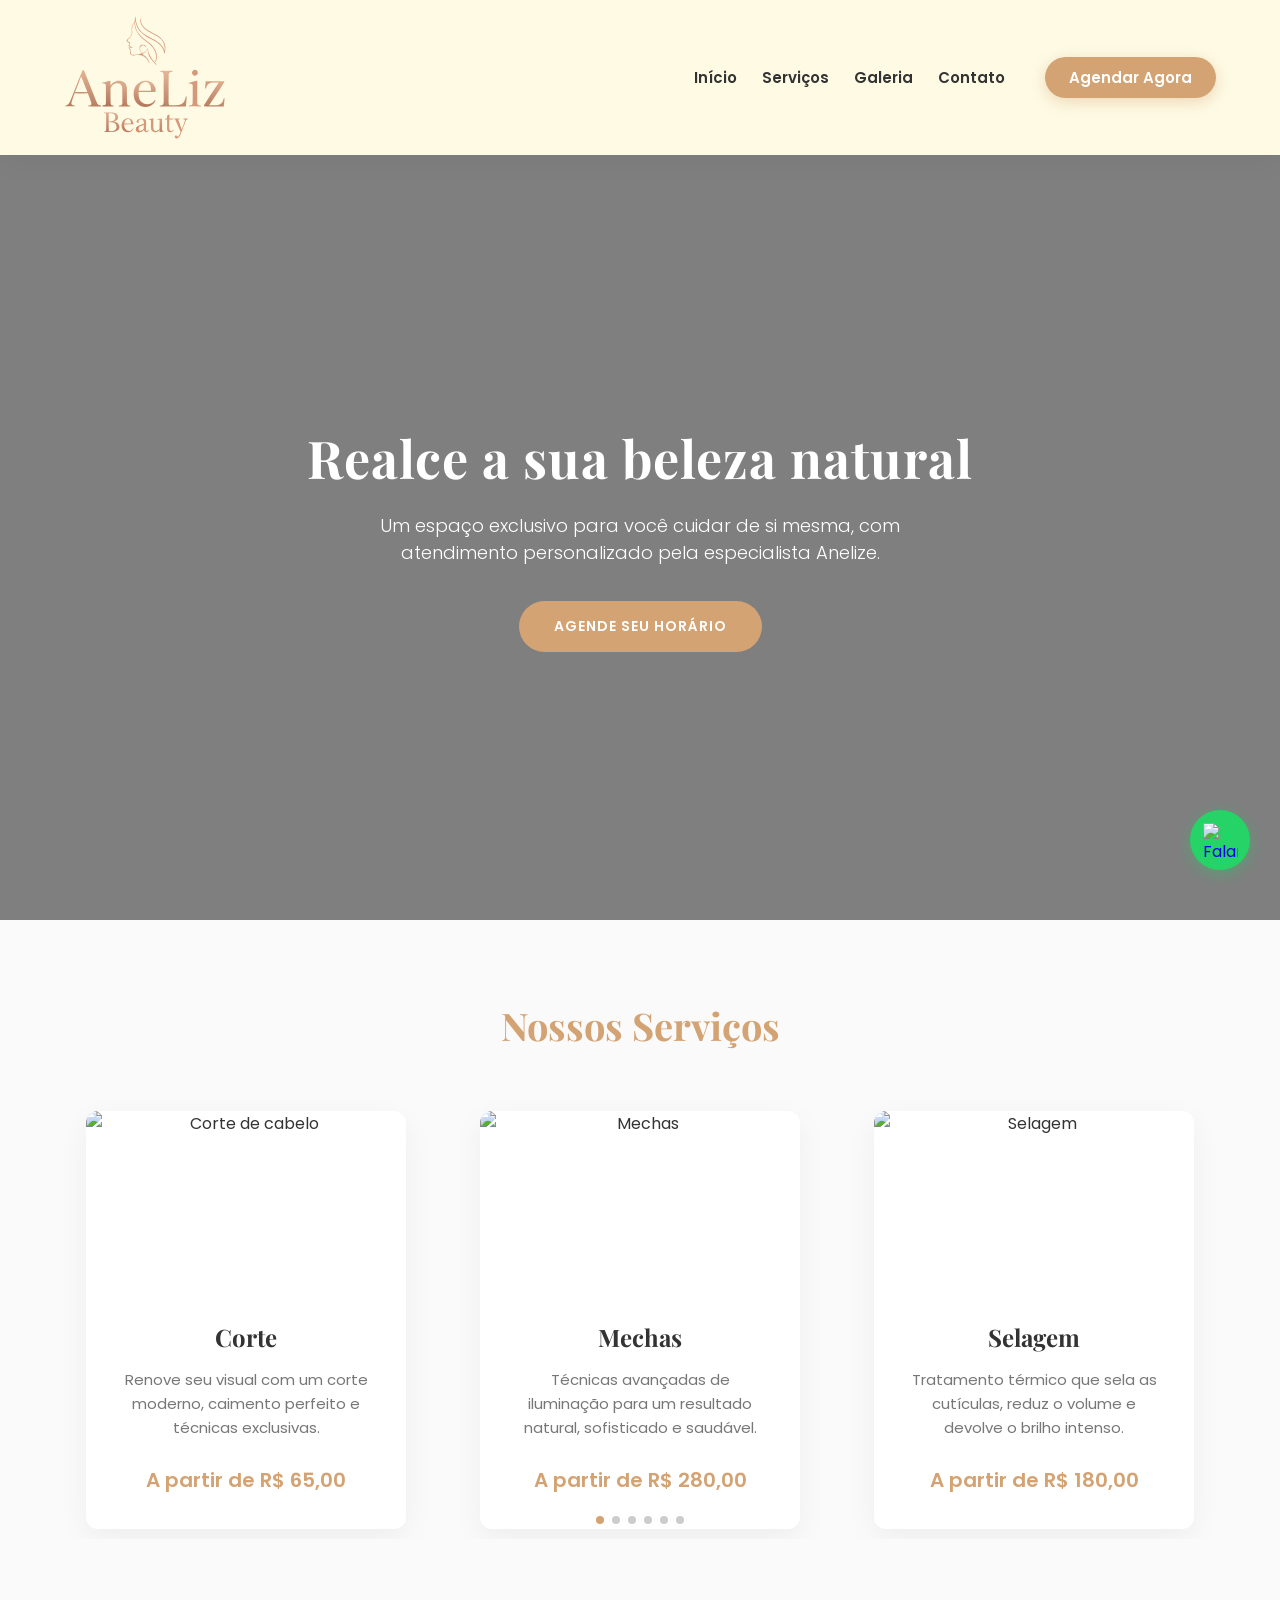
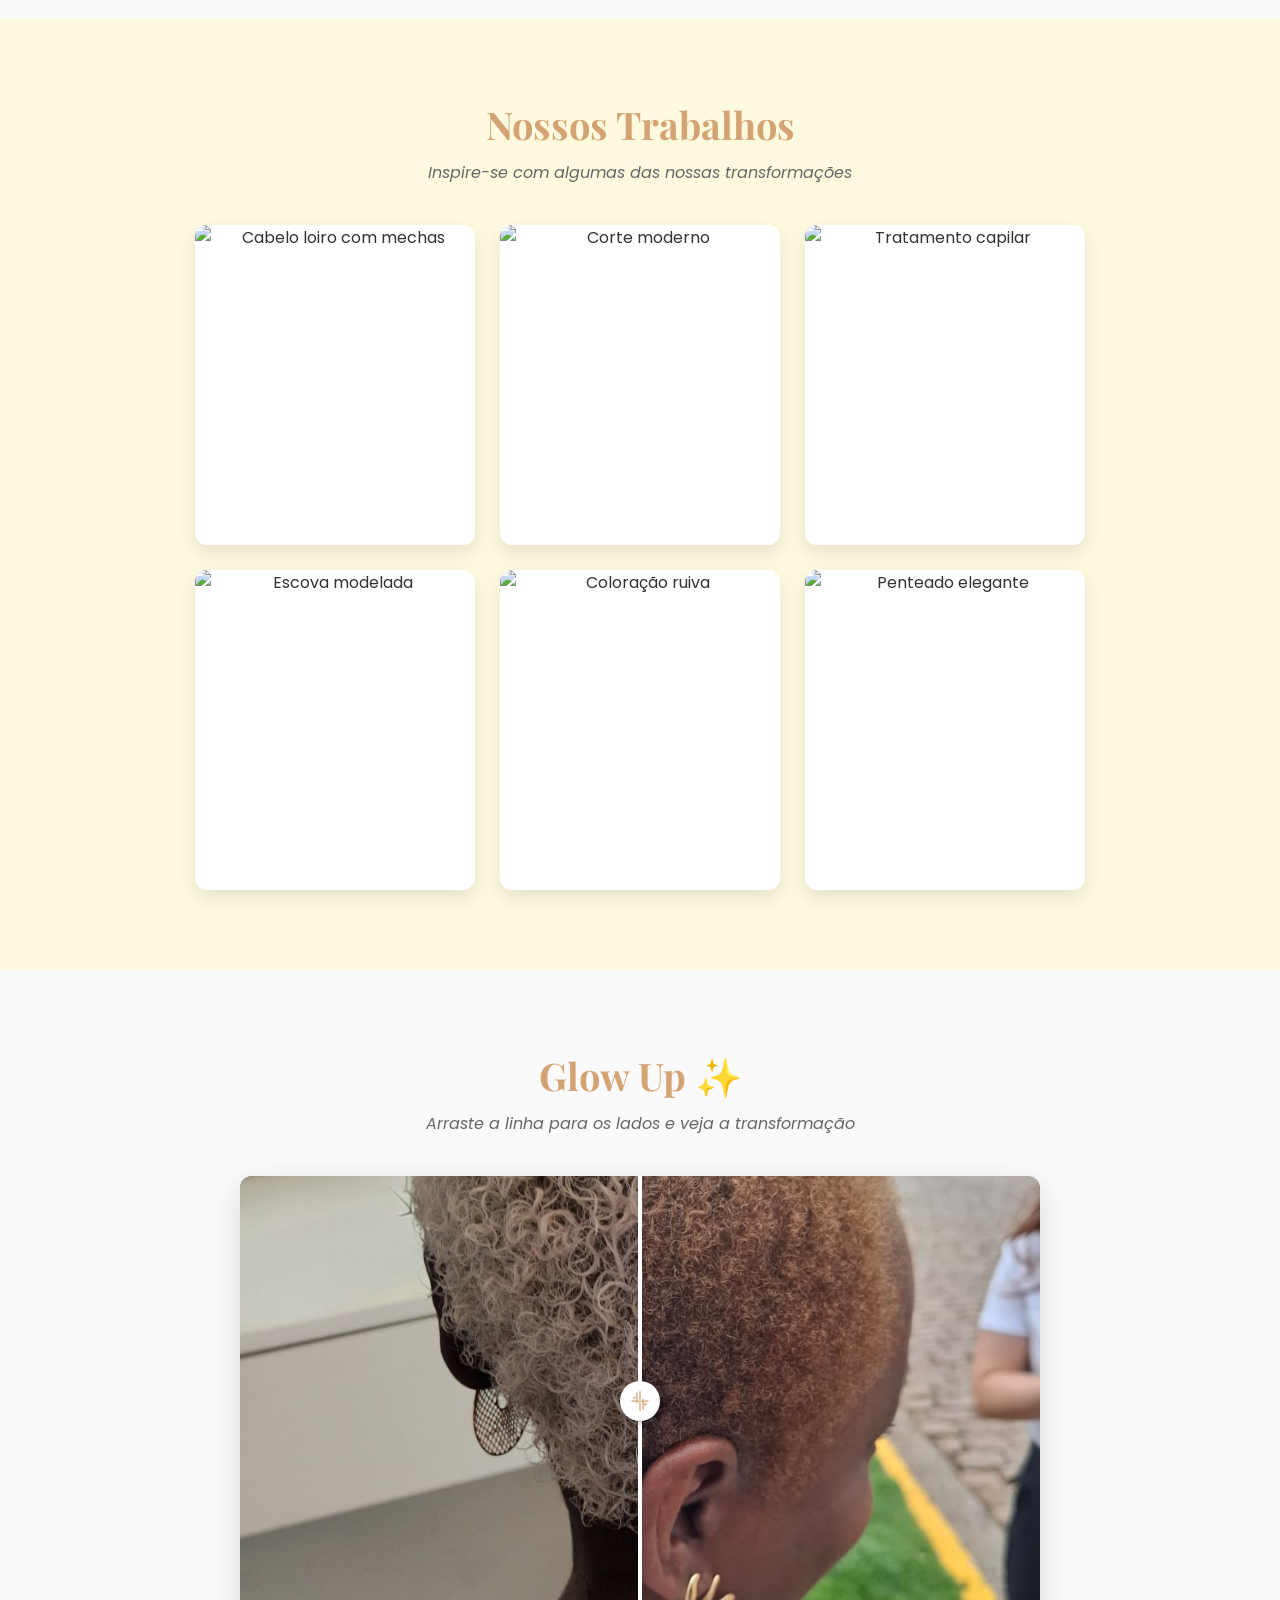
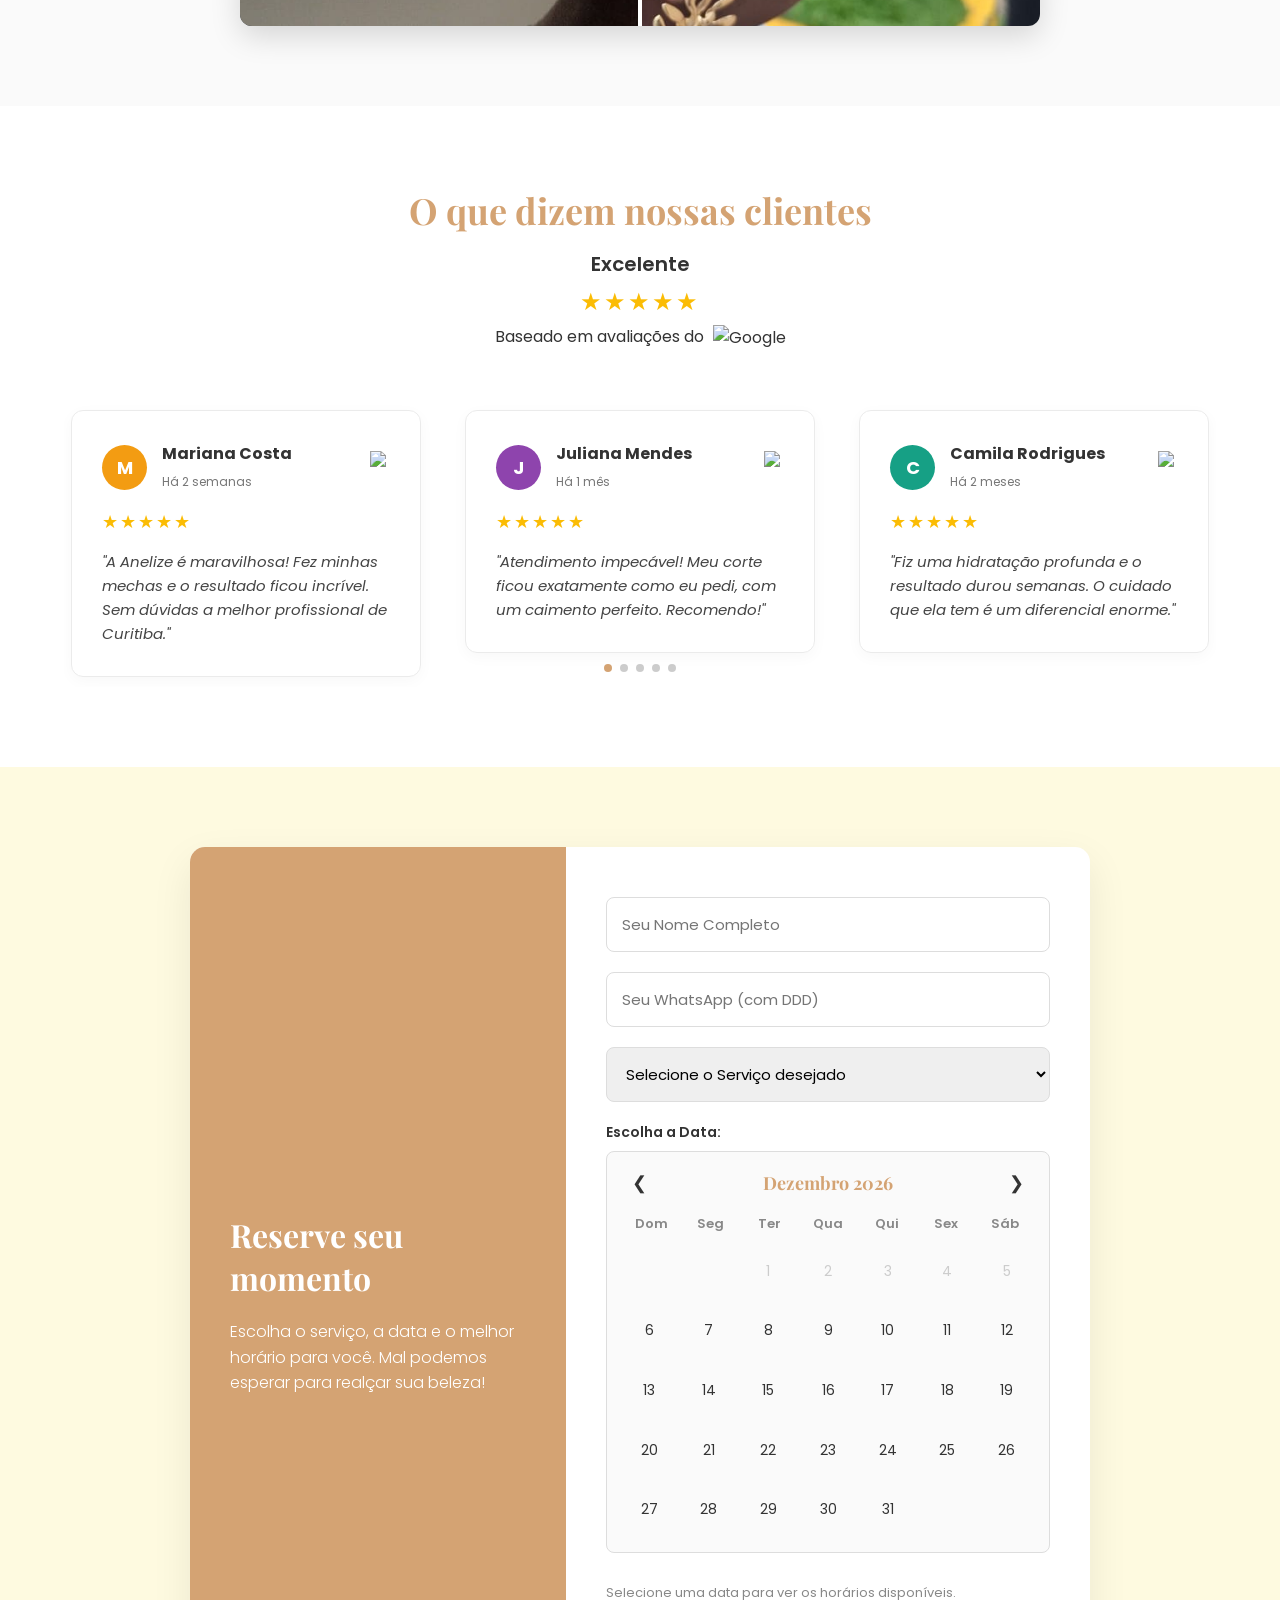
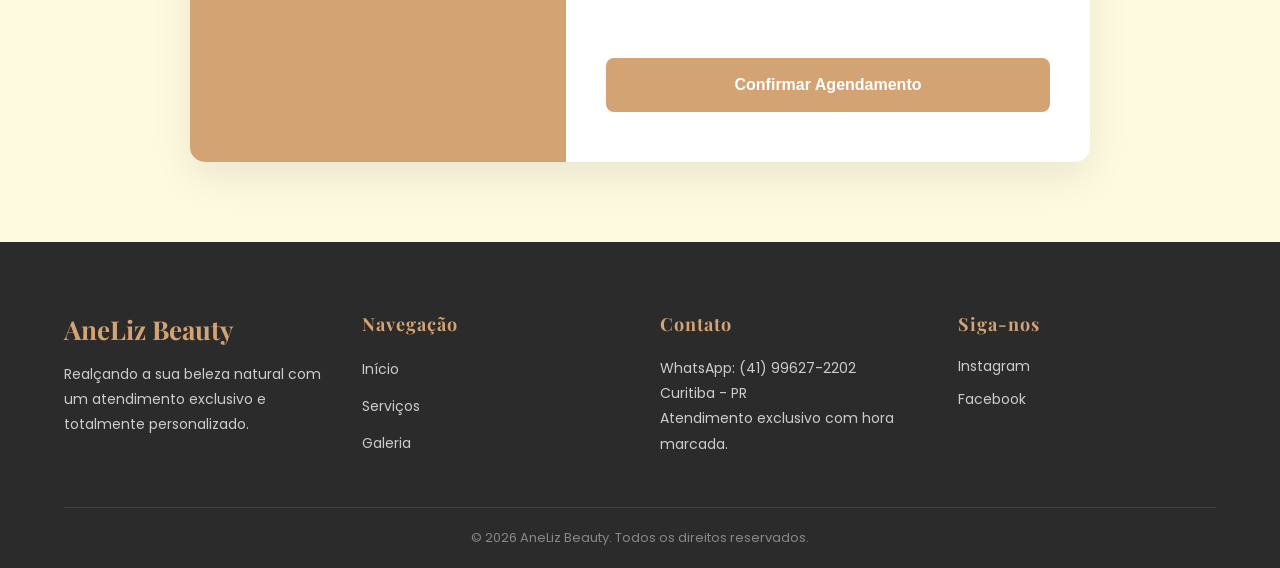
==== frontend/index.html @ d0665ab7 "V1" ====
<!DOCTYPE html>
<html lang="pt-BR">
<head>
    <meta charset="UTF-8">
    <meta name="viewport" content="width=device-width, initial-scale=1.0">
    <title>AneLiz Beauty | Salão de Beleza</title>
    <link rel="stylesheet" href="style.css">
    <link href="https://fonts.googleapis.com/css2?family=Playfair+Display:ital,wght@0,400;0,700;1,400&family=Poppins:wght@300;400;600&display=swap" rel="stylesheet">
    <link rel="stylesheet" href="https://cdn.jsdelivr.net/npm/swiper@11/swiper-bundle.min.css" />
</head>
<body>
    <div id="toast-container" class="toast-container"></div>

    <header>
        <img src="imagens/Gemini_Generated_Image_7psefs7psefs7pse (1) (1).svg" alt="Logo AneLiz Beauty" class="logo-img">

        <div class="menu-toggle" id="mobile-menu">
            <span class="bar"></span>
            <span class="bar"></span>
            <span class="bar"></span>
        </div>

        <nav>
            <ul class="nav-list">
                <li><a href="#home">Início</a></li>
                <li><a href="#servicos">Serviços</a></li>
                <li><a href="#galeria">Galeria</a></li>
                <li><a href="#contato">Contato</a></li>
                <li><a href="#agendamento" class="btn-header">Agendar Agora</a></li>
            </ul>
        </nav>
    </header>

    <section id="home" class="hero">
        <div class="hero-content">
            <h1>Realce a sua beleza natural</h1>
            <p>Um espaço exclusivo para você cuidar de si mesma, com atendimento personalizado pela especialista Anelize.</p>
            <a href="#agendamento" class="btn-agendar">Agende seu Horário</a>
        </div>
    </section>

    <section id="servicos" class="servicos">
        <h2 class="reveal">Nossos Serviços</h2>
        
        <div class="swiper servicos-swiper reveal">
            <div class="swiper-wrapper">
                
                <div class="swiper-slide">
                    <div class="card">
                        <img src="https://images.unsplash.com/photo-1599305090598-fe179d501227?ixlib=rb-4.0.3&auto=format&fit=crop&w=500&q=80" alt="Corte de cabelo" class="card-img-top">
                        <div class="card-content">
                            <h3>Corte</h3>
                            <p>Renove seu visual com um corte moderno, caimento perfeito e técnicas exclusivas.</p>
                            <span class="preco">A partir de R$ 65,00</span>
                        </div>
                    </div>
                </div>
                
                <div class="swiper-slide">
                    <div class="card">
                        <img src="https://images.unsplash.com/photo-1617897903246-719242758050?ixlib=rb-4.0.3&auto=format&fit=crop&w=500&q=80" alt="Mechas" class="card-img-top">
                        <div class="card-content">
                            <h3>Mechas</h3>
                            <p>Técnicas avançadas de iluminação para um resultado natural, sofisticado e saudável.</p>
                            <span class="preco">A partir de R$ 280,00</span>
                        </div>
                    </div>
                </div>
                
                <div class="swiper-slide">
                    <div class="card">
                        <img src="https://images.unsplash.com/photo-1519699047748-de8e457a634e?ixlib=rb-4.0.3&auto=format&fit=crop&w=500&q=80" alt="Selagem" class="card-img-top">
                        <div class="card-content">
                            <h3>Selagem</h3>
                            <p>Tratamento térmico que sela as cutículas, reduz o volume e devolve o brilho intenso.</p>
                            <span class="preco">A partir de R$ 180,00</span>
                        </div>
                    </div>
                </div>

                <div class="swiper-slide">
                    <div class="card">
                        <img src="https://images.unsplash.com/photo-1580618672591-eb180b1a973f?ixlib=rb-4.0.3&auto=format&fit=crop&w=500&q=80" alt="Progressiva" class="card-img-top">
                        <div class="card-content">
                            <h3>Progressiva</h3>
                            <p>Fios perfeitamente lisos, alinhados e sem frizz com produtos de altíssima qualidade.</p>
                            <span class="preco">A partir de R$ 180,00</span>
                        </div>
                    </div>
                </div>

                <div class="swiper-slide">
                    <div class="card">
                        <img src="https://images.unsplash.com/photo-1562322140-8baeececf3df?ixlib=rb-4.0.3&auto=format&fit=crop&w=500&q=80" alt="Escova" class="card-img-top">
                        <div class="card-content">
                            <h3>Escova</h3>
                            <p>Finalização impecável, seja lisa ou modelada, para o seu dia a dia ou eventos especiais.</p>
                            <span class="preco">A partir de R$ 40,00</span>
                        </div>
                    </div>
                </div>

                 <div class="swiper-slide">
                    <div class="card">
                        <img src="https://images.unsplash.com/photo-1522337660859-02fbefca4702?ixlib=rb-4.0.3&auto=format&fit=crop&w=500&q=80" alt="Tintura" class="card-img-top">
                        <div class="card-content">
                            <h3>Tintura</h3>
                            <p>Cores vibrantes, cobertura perfeita dos fios brancos e proteção da fibra capilar.</p>
                            <span class="preco">A partir de R$ 90,00</span>
                        </div>
                    </div>
                </div>
                
            </div>
            <div class="swiper-pagination"></div>
        </div>
    </section>

    <section id="galeria" class="galeria">
        <h2 class="reveal">Nossos Trabalhos</h2>
        <p class="subtitulo-galeria">Inspire-se com algumas das nossas transformações</p>
        
        <div class="galeria-grid">
            <div class="galeria-item reveal delay-1">
                <img src="https://images.unsplash.com/photo-1562322140-8baeececf3df?ixlib=rb-4.0.3&auto=format&fit=crop&w=500&q=80" alt="Cabelo loiro com mechas">
            </div>
            <div class="galeria-item reveal delay-2">
                <img src="https://images.unsplash.com/photo-1600948836101-f9ffda59d250?ixlib=rb-4.0.3&auto=format&fit=crop&w=500&q=80" alt="Corte moderno">
            </div>
            <div class="galeria-item reveal delay-3">
                <img src="https://images.unsplash.com/photo-1580618672591-eb180b1a973f?ixlib=rb-4.0.3&auto=format&fit=crop&w=500&q=80" alt="Tratamento capilar">
            </div>
            <div class="galeria-item reveal delay-4">
                <img src="https://images.unsplash.com/photo-1595476108010-b4d1f102b1b1?ixlib=rb-4.0.3&auto=format&fit=crop&w=500&q=80" alt="Escova modelada">
            </div>
            <div class="galeria-item reveal delay-5">
                <img src="https://images.unsplash.com/photo-1522337660859-02fbefca4702?ixlib=rb-4.0.3&auto=format&fit=crop&w=500&q=80" alt="Coloração ruiva">
            </div>
            <div class="galeria-item reveal delay-6">
                <img src="https://images.unsplash.com/photo-1519699047748-de8e457a634e?ixlib=rb-4.0.3&auto=format&fit=crop&w=500&q=80" alt="Penteado elegante">
            </div>
        </div>
    </section>

    <section class="glow-up">
        <h2 class="reveal">Glow Up ✨</h2>
        <p class="subtitulo-galeria reveal">Arraste a linha para os lados e veja a transformação</p>
        
        <div class="comparacao-container reveal">
            <img src="imagens/WhatsApp Image 2026-02-24 at 12.23.10.jpeg" alt="Antes" class="img-antes">
            
            <div class="img-depois-wrapper">
                <img src="imagens/WhatsApp Image 2026-02-24 at 12.23.11.jpeg" alt="Depois" class="img-depois">
            </div>
            
            <input type="range" min="0" max="100" value="50" class="slider" id="glow-slider">
            
            <div class="slider-linha" id="slider-linha">
                <div class="slider-botao">
                    <svg xmlns="http://www.w3.org/2000/svg" width="20" height="20" fill="currentColor" viewBox="0 0 16 16">
                        <path fill-rule="evenodd" d="M1 8a.5.5 0 0 1 .5-.5h13a.5.5 0 0 1 0 1h-13A.5.5 0 0 1 1 8zm7-8a.5.5 0 0 1 .5.5v15a.5.5 0 0 1-1 0v-15A.5.5 0 0 1 8 0z"/>
                        <path fill-rule="evenodd" d="M2.5 4.5a.5.5 0 0 1 .707 0L5 6.293V1.5a.5.5 0 0 1 1 0v8a.5.5 0 0 1-1 0V4.707L3.207 6.5a.5.5 0 0 1-.707-.707l2-2zM13.5 11.5a.5.5 0 0 1-.707 0L11 9.707V14.5a.5.5 0 0 1-1 0v-8a.5.5 0 0 1 1 0v4.793l1.793-1.793a.5.5 0 0 1 .707.707l-2 2z"/>
                    </svg>
                </div>
            </div>
        </div>
    </section>

    <section id="avaliacoes" class="avaliacoes">
        <div class="avaliacoes-header">
            <h2 class="reveal">O que dizem nossas clientes</h2>
            <div class="google-rating">
                <span class="rating-texto">Excelente</span>
                <div class="estrelas-header">&#9733;&#9733;&#9733;&#9733;&#9733;</div>
                <p>Baseado em avaliações do <img src="https://upload.wikimedia.org/wikipedia/commons/2/2f/Google_2015_logo.svg" alt="Google" class="google-logo-texto"></p>
            </div>
        </div>

        <div class="swiper mySwiper reveal">
            <div class="swiper-wrapper">
                
                <div class="swiper-slide">
                    <div class="card-avaliacao">
                       <div class="cliente-info">
                            <div class="avatar" style="background-color: #f39c12;">M</div>
                            <div class="cliente-detalhes"><h4>Mariana Costa</h4><span class="data-avaliacao">Há 2 semanas</span></div>
                            <img src="https://upload.wikimedia.org/wikipedia/commons/c/c1/Google_%22G%22_logo.svg" class="g-icon" alt="Google">
                        </div>
                        <div class="estrelas-card">&#9733;&#9733;&#9733;&#9733;&#9733;</div>
                        <p>"A Anelize é maravilhosa! Fez minhas mechas e o resultado ficou incrível. Sem dúvidas a melhor profissional de Curitiba."</p>
                    </div>
                </div>

                <div class="swiper-slide">
                    <div class="card-avaliacao">
                        <div class="cliente-info">
                            <div class="avatar" style="background-color: #8e44ad;">J</div>
                            <div class="cliente-detalhes"><h4>Juliana Mendes</h4><span class="data-avaliacao">Há 1 mês</span></div>
                            <img src="https://upload.wikimedia.org/wikipedia/commons/c/c1/Google_%22G%22_logo.svg" class="g-icon" alt="Google">
                        </div>
                        <div class="estrelas-card">&#9733;&#9733;&#9733;&#9733;&#9733;</div>
                        <p>"Atendimento impecável! Meu corte ficou exatamente como eu pedi, com um caimento perfeito. Recomendo!"</p>
                    </div>
                </div>

                <div class="swiper-slide">
                    <div class="card-avaliacao">
                        <div class="cliente-info">
                            <div class="avatar" style="background-color: #16a085;">C</div>
                            <div class="cliente-detalhes"><h4>Camila Rodrigues</h4><span class="data-avaliacao">Há 2 meses</span></div>
                            <img src="https://upload.wikimedia.org/wikipedia/commons/c/c1/Google_%22G%22_logo.svg" class="g-icon" alt="Google">
                        </div>
                        <div class="estrelas-card">&#9733;&#9733;&#9733;&#9733;&#9733;</div>
                        <p>"Fiz uma hidratação profunda e o resultado durou semanas. O cuidado que ela tem é um diferencial enorme."</p>
                    </div>
                </div>

                <div class="swiper-slide">
                    <div class="card-avaliacao">
                        <div class="cliente-info">
                            <div class="avatar" style="background-color: #e74c3c;">P</div>
                            <div class="cliente-detalhes"><h4>Patrícia Lima</h4><span class="data-avaliacao">Há 3 semanas</span></div>
                            <img src="https://upload.wikimedia.org/wikipedia/commons/c/c1/Google_%22G%22_logo.svg" class="g-icon" alt="Google">
                        </div>
                        <div class="estrelas-card">&#9733;&#9733;&#9733;&#9733;&#9733;</div>
                        <p>"Ambiente super aconchegante e a Anelize é uma querida. Amei meu dia de beleza, saí me sentindo renovada!"</p>
                    </div>
                </div>

                <div class="swiper-slide">
                    <div class="card-avaliacao">
                        <div class="cliente-info">
                            <div class="avatar" style="background-color: #2980b9;">B</div>
                            <div class="cliente-detalhes"><h4>Bruna Souza</h4><span class="data-avaliacao">Há 4 meses</span></div>
                            <img src="https://upload.wikimedia.org/wikipedia/commons/c/c1/Google_%22G%22_logo.svg" class="g-icon" alt="Google">
                        </div>
                        <div class="estrelas-card">&#9733;&#9733;&#9733;&#9733;&#9733;</div>
                        <p>"Profissional excelente, usa produtos de altíssima qualidade. Meu loiro nunca esteve tão saudável."</p>
                    </div>
                </div>

            </div>
            <div class="swiper-pagination"></div>
        </div>
    </section>

    <a href="https://wa.me/5541996272202?text=Olá,%20Anelize!%20Gostaria%20de%20agendar%20um%20horário." class="whatsapp-btn" target="_blank" rel="noopener noreferrer">
        <img src="https://upload.wikimedia.org/wikipedia/commons/6/6b/WhatsApp.svg" alt="Falar no WhatsApp" class="wa-icon">
    </a>

    <section id="agendamento" class="agendamento">
        <div class="agendamento-container reveal">
            <div class="agendamento-info">
                <h2>Reserve seu momento</h2>
                <p>Escolha o serviço, a data e o melhor horário para você. Mal podemos esperar para realçar sua beleza!</p>
            </div>

            <form class="formulario-agendamento" id="form-agendamento">
                <div class="form-grupo">
                    <input type="text" id="nome" placeholder="Seu Nome Completo" required>
                </div>
                <div class="form-grupo">
                    <input type="tel" id="whatsapp" placeholder="Seu WhatsApp (com DDD)" required>
                </div>
                <div class="form-grupo">
                    <select id="servico" required>
                        <option value="" disabled selected>Selecione o Serviço desejado</option>
                        <option value="corte">Corte</option>
                        <option value="mechas">Mechas</option>
                        <option value="selagem">Selagem</option>
                        <option value="progressiva">Progressiva</option>
                        <option value="escova">Escova</option>
                        <option value="tintura">Tintura</option>
                    </select>
                </div>

                <div class="form-grupo">
                    <label>Escolha a Data:</label>
                    <div class="calendario-customizado">
                        <div class="calendario-header">
                            <button type="button" id="btn-prev-mes" class="btn-mes">&#10094;</button>
                            <h4 id="mes-ano-display">Mês Ano</h4>
                            <button type="button" id="btn-next-mes" class="btn-mes">&#10095;</button>
                        </div>
                        <div class="dias-semana">
                            <span>Dom</span><span>Seg</span><span>Ter</span><span>Qua</span><span>Qui</span><span>Sex</span><span>Sáb</span>
                        </div>
                        <div class="dias-grid" id="dias-grid"></div>
                    </div>
                    <input type="hidden" id="data-selecionada" required>
                </div>

                <div class="horarios-container" id="horarios-container">
                    <p class="dica-horario">Selecione uma data para ver os horários disponíveis.</p>
                    <div class="grade-horarios" id="grade-horarios"></div>
                </div>
                
                <input type="hidden" id="horario-selecionado" required>

                <button type="submit" class="btn-agendar-submit">Confirmar Agendamento</button>
            </form>
        </div>
    </section>

    <footer id="contato" class="footer">
        <div class="footer-container">
            <div class="footer-col">
                <h3 class="footer-logo">AneLiz Beauty</h3>
                <p>Realçando a sua beleza natural com um atendimento exclusivo e totalmente personalizado.</p>
            </div>
            
            <div class="footer-col">
                <h4>Navegação</h4>
                <ul>
                    <li><a href="#home">Início</a></li>
                    <li><a href="#servicos">Serviços</a></li>
                    <li><a href="#galeria">Galeria</a></li>
                </ul>
            </div>
            
            <div class="footer-col">
                <h4>Contato</h4>
                <p>WhatsApp: (41) 99627-2202</p>
                <p>Curitiba - PR</p>
                <p>Atendimento exclusivo com hora marcada.</p>
            </div>
            
            <div class="footer-col">
                <h4>Siga-nos</h4>
                <div class="social-links">
                    <a href="https://www.instagram.com/anelizepolak?igsh=OTh6eTB5amhuMGo1" target="_blank">Instagram</a>
                    <a href="#" target="_blank">Facebook</a>
                </div>
            </div>
        </div>
        
        <div class="footer-bottom">
            <p>&copy; 2026 AneLiz Beauty. Todos os direitos reservados.</p>
        </div>
    </footer>

    <script src="https://cdn.jsdelivr.net/npm/swiper@11/swiper-bundle.min.js"></script>

    <script src="script.js"></script>
</body>
</html>
---- frontend/style.css ----
html, body {
    scroll-behavior: smooth !important;
}

/* Variáveis de Cores e Fontes */
:root {
    --primary-color: #d4a373; /* Tom de dourado/rose gold */
    --bg-color: #fefae0; /* Fundo creme claro e acolhedor */
    --text-color: #333333;
    --font-title: 'Playfair Display', serif;
    --font-text: 'Poppins', sans-serif;
}

/* Reset básico */
* {
    margin: 0;
    padding: 0;
    box-sizing: border-box;
}

body {
    font-family: var(--font-text);
    color: var(--text-color);
    background-color: #ffffff;
}

/* Atualização do Cabeçalho para o Efeito Transparente */
header {
    display: flex;
    justify-content: space-between;
    align-items: center;
    padding: 15px 5%;
    /* Fundo creme com 85% de opacidade */
    background-color: rgba(254, 250, 224, 0.85); 
    /* Efeito de desfoque no fundo (vidro jateado) */
    backdrop-filter: blur(10px); 
    -webkit-backdrop-filter: blur(10px);
    box-shadow: 0 4px 30px rgba(0, 0, 0, 0.05);
    position: sticky;
    top: 0;
    z-index: 1000;
}

.logo-img {
    height: 125px; /* Ajuste este valor para deixar a logo maior ou menor */
    width: auto;
    display: block;
}

nav ul {
    list-style: none;
    display: flex;
    gap: 25px;
}

nav a {
    text-decoration: none;
    color: var(--text-color);
    font-weight: 600;
    font-size: 15px;
    transition: color 0.3s ease;
}

nav a:hover {
    color: var(--primary-color);
}

/* Estilo da Seção Principal (Hero) */
.hero {
    height: 85vh;
    /* Imagem de placeholder temporária */
    background: linear-gradient(rgba(0, 0, 0, 0.5), rgba(0, 0, 0, 0.5)), url('https://images.unsplash.com/photo-1560066984-138dadb4c035?ixlib=rb-4.0.3&auto=format&fit=crop&w=1920&q=80') center/cover;
    display: flex;
    align-items: center;
    justify-content: center;
    text-align: center;
    color: white;
    padding: 0 20px;
}

.hero h1 {
    font-family: var(--font-title);
    font-size: 52px;
    margin-bottom: 20px;
    letter-spacing: 1px;
}

.hero p {
    font-size: 18px;
    margin-bottom: 35px;
    max-width: 600px;
    margin-left: auto;
    margin-right: auto;
    font-weight: 300;
}

.btn-agendar {
    display: inline-block;
    padding: 15px 35px;
    background-color: var(--primary-color);
    color: white;
    text-decoration: none;
    font-weight: 600;
    border-radius: 30px; /* Botão arredondado mais feminino e moderno */
    transition: all 0.3s ease;
    text-transform: uppercase;
    font-size: 14px;
    letter-spacing: 1px;
}

.btn-agendar:hover {
    background-color: #b5885a;
    transform: translateY(-2px);
    box-shadow: 0 5px 15px rgba(212, 163, 115, 0.4);
}

/* Estilo da Seção de Serviços */
.servicos {
    padding: 80px 5%;
    text-align: center;
    background-color: #fafafa;
}

.servicos h2 {
    font-family: var(--font-title);
    font-size: 38px;
    margin-bottom: 50px;
    color: var(--primary-color);
}

.card {
    /* Removemos o padding geral do card */
    padding: 0; 
    /* ... mantenha as outras propriedades do .card (background, radius, shadow) aqui ... */
    background: white;
    border-radius: 12px;
    box-shadow: 0 10px 30px rgba(0,0,0,0.05);
    width: 320px;
    transition: transform 0.3s ease;
    border-bottom: 4px solid transparent;
    overflow: hidden; /* Garante que a imagem respeite as bordas arredondadas */
}

/* Nova regra para a imagem do serviço */
.card-img-top {
    width: 100%;
    height: 180px; /* Altura fixa para padronizar */
    object-fit: cover;
    display: block;
}

/* Novo container para o texto dentro do card */
.card-content {
    padding: 30px;
}

.card:hover {
    transform: translateY(-10px);
    border-bottom: 4px solid var(--primary-color);
}

.card h3 {
    font-family: var(--font-title);
    font-size: 24px;
    margin-bottom: 15px;
    color: var(--text-color);
}

.card p {
    font-size: 15px;
    color: #777;
    margin-bottom: 25px;
    line-height: 1.6;
    min-height: 50px;
}

.preco {
    display: block;
    font-weight: 600;
    color: var(--primary-color);
    font-size: 20px;
}

/* --- Estilos do Menu Responsivo --- */

.menu-toggle {
    display: none;
    cursor: pointer;
    flex-direction: column;
    gap: 5px;
}

.bar {
    width: 25px;
    height: 3px;
    background-color: var(--primary-color);
    transition: all 0.3s ease;
    border-radius: 3px;
}

/* Regras para telas menores (Celulares e Tablets) */
@media (max-width: 768px) {
    .menu-toggle {
        display: flex; /* Mostra o botão no celular */
    }

    .nav-list {
        position: absolute;
        top: 100%; /* Fica logo abaixo do header */
        left: -100%; /* Escondido fora da tela */
        flex-direction: column;
        background-color: rgba(254, 250, 224, 0.95);
        backdrop-filter: blur(10px);
        width: 100%;
        text-align: center;
        transition: all 0.4s ease;
        box-shadow: 0 10px 15px rgba(0,0,0,0.05);
        padding: 20px 0;
    }

    .nav-list.active {
        left: 0; /* Desliza para dentro da tela quando ativo */
    }

    nav ul li {
        margin: 15px 0;
    }

    /* Animação do botão hambúrguer virando um "X" */
    .menu-toggle.is-active .bar:nth-child(2) {
        opacity: 0;
    }
    .menu-toggle.is-active .bar:nth-child(1) {
        transform: translateY(8px) rotate(45deg);
    }
    .menu-toggle.is-active .bar:nth-child(3) {
        transform: translateY(-8px) rotate(-45deg);
    }
}

/* --- Estilos da Galeria --- */
.galeria {
    padding: 80px 5%;
    text-align: center;
    background-color: var(--bg-color); /* Fundo creme contínuo */
}

.galeria h2 {
    font-family: var(--font-title);
    font-size: 38px;
    color: var(--primary-color);
    margin-bottom: 10px;
}

.subtitulo-galeria {
    margin-bottom: 40px;
    color: #666;
    font-style: italic;
}

.galeria-grid {
    /* Mudamos de display: grid para display: flex */
    display: flex;
    /* Permite que os itens quebrem para a linha de baixo */
    flex-wrap: wrap;
    /* Centraliza os itens horizontalmente na linha */
    justify-content: center;
    /* Espaçamento entre os itens */
    gap: 25px;
    max-width: 1200px;
    margin: 0 auto; /* Centraliza o bloco da galeria na página */
}

.galeria-item {
    /* Define uma largura fixa para cada "cartão" de foto */
    width: 280px;
    /* Define uma altura fixa para manter o padrão */
    height: 320px;
    overflow: hidden;
    border-radius: 12px;
    box-shadow: 0 8px 20px rgba(0,0,0,0.1);
    /* Garante que o item não encolha ou estique demais */
    flex-grow: 0;
    flex-shrink: 0;
    background-color: #fff; /* Fundo branco caso a imagem demore a carregar */
}

.galeria-item img {
    width: 100%;
    height: 100%; /* A imagem ocupa toda a altura do cartão */
    object-fit: cover; /* Corta a imagem para preencher sem distorcer */
    display: block;
    transition: transform 0.5s ease;
}

/* Efeito de zoom suave e elegante */
.galeria-item:hover img {
    transform: scale(1.1);
}

/* --- Estilos do Botão WhatsApp Flutuante --- */
.whatsapp-btn {
    position: fixed;
    bottom: 30px;
    right: 30px;
    background-color: #25d366; /* Verde oficial do WhatsApp */
    width: 60px;
    height: 60px;
    border-radius: 50%;
    display: flex;
    justify-content: center;
    align-items: center;
    box-shadow: 0 4px 15px rgba(37, 211, 102, 0.4);
    z-index: 2000; /* Fica acima de tudo no site */
    transition: transform 0.3s ease, box-shadow 0.3s ease;
    animation: pulse 2s infinite; /* Efeito de pulsar */
}

.whatsapp-btn:hover {
    transform: scale(1.1) translateY(-5px);
    box-shadow: 0 6px 20px rgba(37, 211, 102, 0.6);
}

.wa-icon {
    width: 35px;
    height: 35px;
}

/* Animação de pulsação suave para chamar atenção */
@keyframes pulse {
    0% { transform: scale(1); }
    50% { transform: scale(1.05); }
    100% { transform: scale(1); }
}

/* --- Estilos do Rodapé (Footer) --- */
.footer {
    background-color: #2b2b2b; /* Fundo cinza escuro elegante */
    color: var(--bg-color); /* Usa a cor creme clara para o texto */
    padding: 70px 5% 20px;
    font-family: var(--font-text);
}

.footer-container {
    display: flex;
    flex-wrap: wrap; /* Permite que as colunas desçam no celular */
    justify-content: space-between;
    gap: 40px;
    max-width: 1200px;
    margin: 0 auto;
    border-bottom: 1px solid rgba(254, 250, 224, 0.1); /* Linha divisória sutil */
    padding-bottom: 40px;
}

.footer-col {
    flex: 1;
    min-width: 220px; /* Garante que as colunas não fiquem espremidas */
}

.footer-logo {
    font-family: var(--font-title);
    color: var(--primary-color); /* Rose Gold */
    font-size: 26px;
    margin-bottom: 15px;
}

.footer-col h4 {
    font-family: var(--font-title);
    color: var(--primary-color);
    font-size: 18px;
    margin-bottom: 20px;
    letter-spacing: 1px;
}

.footer-col p {
    font-size: 14px;
    line-height: 1.8;
    color: #cccccc; /* Cinza claro para não cansar a leitura */
}

.footer-col ul {
    list-style: none;
}

.footer-col ul li {
    margin-bottom: 12px;
}

.footer-col ul li a {
    text-decoration: none;
    color: #cccccc;
    font-size: 14px;
    transition: color 0.3s ease, padding-left 0.3s ease;
}

/* Efeito bacana: o link vai um pouquinho para a direita ao passar o mouse */
.footer-col ul li a:hover {
    color: var(--primary-color);
    padding-left: 5px; 
}

.social-links {
    display: flex;
    flex-direction: column;
    gap: 12px;
}

.social-links a {
    text-decoration: none;
    color: #cccccc;
    font-size: 14px;
    transition: color 0.3s ease;
}

.social-links a:hover {
    color: var(--primary-color);
}

.footer-bottom {
    text-align: center;
    padding-top: 20px;
    font-size: 13px;
    color: #888888;
}

/* --- Estilos do Glow Up (Antes e Depois) --- */
.glow-up {
    padding: 80px 5%;
    text-align: center;
    background-color: #fafafa;
}

.glow-up h2 {
    font-family: var(--font-title);
    font-size: 38px;
    color: var(--primary-color);
    margin-bottom: 10px;
}

.comparacao-container {
    position: relative;
    width: 100%;
    max-width: 800px; /* Tamanho máximo da foto */
    height: 450px;
    margin: 0 auto;
    border-radius: 12px;
    overflow: hidden;
    box-shadow: 0 10px 30px rgba(0,0,0,0.15);
}

/* A imagem de fundo (Antes) */
.img-antes {
    width: 100%;
    height: 100%;
    object-fit: cover;
    display: block;
}

/* O container da imagem da frente (Depois) */
.img-depois-wrapper {
    position: absolute;
    top: 0;
    left: 0;
    width: 50%; /* Começa na metade */
    height: 100%;
    overflow: hidden;
}

.img-depois {
    width: 800px; /* Deve ter a mesma largura máxima do container pai */
    height: 100%;
    object-fit: cover;
    display: block;
}

/* O input invisível que faz a mágica acontecer */
.slider {
    position: absolute;
    top: 0;
    left: 0;
    width: 100%;
    height: 100%;
    opacity: 0; /* Invisível, mas clicável */
    cursor: ew-resize; /* Cursor de arrastar para os lados */
    z-index: 10;
}

/* A linha visual que divide as fotos */
.slider-linha {
    position: absolute;
    top: 0;
    left: 50%; /* Começa no meio */
    width: 4px;
    height: 100%;
    background-color: white;
    transform: translateX(-50%);
    pointer-events: none; /* Ignora o clique, repassa para o input invisível */
    z-index: 5;
    box-shadow: 0 0 10px rgba(0,0,0,0.3);
}

/* A bolinha no meio da linha */
.slider-botao {
    position: absolute;
    top: 50%;
    left: 50%;
    transform: translate(-50%, -50%);
    width: 40px;
    height: 40px;
    background-color: white;
    border-radius: 50%;
    display: flex;
    justify-content: center;
    align-items: center;
    color: var(--primary-color);
    box-shadow: 0 2px 6px rgba(0,0,0,0.3);
}

/* --- Estilos do Formulário de Agendamento --- */
.agendamento {
    padding: 80px 5%;
    background-color: var(--bg-color);
}

.agendamento-container {
    max-width: 900px;
    margin: 0 auto;
    background: white;
    border-radius: 15px;
    box-shadow: 0 15px 40px rgba(0,0,0,0.08);
    display: flex;
    overflow: hidden;
    flex-wrap: wrap;
}

.agendamento-info {
    flex: 1;
    min-width: 300px;
    background-color: var(--primary-color);
    color: white;
    padding: 50px 40px;
    display: flex;
    flex-direction: column;
    justify-content: center;
}

.agendamento-info h2 {
    font-family: var(--font-title);
    font-size: 32px;
    margin-bottom: 20px;
}

.agendamento-info p {
    font-size: 16px;
    line-height: 1.6;
    font-weight: 300;
}

.formulario-agendamento {
    flex: 1.5;
    min-width: 300px;
    padding: 50px 40px;
    display: flex;
    flex-direction: column;
    gap: 20px;
}

.form-grupo input,
.form-grupo select {
    width: 100%;
    padding: 15px;
    border: 1px solid #ddd;
    border-radius: 8px;
    font-family: var(--font-text);
    font-size: 15px;
    outline: none;
    transition: border-color 0.3s ease;
}

.form-grupo input:focus,
.form-grupo select:focus {
    border-color: var(--primary-color);
}

.form-grupo label {
    display: block;
    margin-bottom: 8px;
    font-weight: 600;
    color: var(--text-color);
    font-size: 14px;
}

/* Estilo da Grade de Horários */
.horarios-container {
    margin-top: 10px;
}

.dica-horario {
    font-size: 13px;
    color: #888;
    margin-bottom: 15px;
}

.grade-horarios {
    display: flex;
    flex-wrap: wrap;
    gap: 10px;
}

.btn-horario {
    padding: 10px 15px;
    border: 1px solid var(--primary-color);
    background: white;
    color: var(--primary-color);
    border-radius: 6px;
    cursor: pointer;
    font-weight: 600;
    transition: all 0.2s ease;
}

.btn-horario:hover {
    background: #fdf5ef;
}

.btn-horario.selecionado {
    background: var(--primary-color);
    color: white;
}

.btn-agendar-submit {
    margin-top: 20px;
    padding: 18px;
    background-color: var(--primary-color);
    color: white;
    border: none;
    border-radius: 8px;
    font-size: 16px;
    font-weight: 600;
    cursor: pointer;
    transition: background-color 0.3s ease;
}

.btn-agendar-submit:hover {
    background-color: #b5885a;
}

/* --- Estilos do Calendário Customizado --- */
.calendario-customizado {
    border: 1px solid #ddd;
    border-radius: 8px;
    padding: 15px;
    background-color: #fafafa;
}

.calendario-header {
    display: flex;
    justify-content: space-between;
    align-items: center;
    margin-bottom: 15px;
}

.calendario-header h4 {
    font-family: var(--font-title);
    color: var(--primary-color);
    font-size: 18px;
    margin: 0;
}

.btn-mes {
    background: none;
    border: none;
    font-size: 18px;
    color: var(--text-color);
    cursor: pointer;
    padding: 5px 10px;
    transition: color 0.2s;
}

.btn-mes:hover {
    color: var(--primary-color);
}

.dias-semana {
    display: grid;
    grid-template-columns: repeat(7, 1fr);
    text-align: center;
    font-weight: 600;
    font-size: 13px;
    color: #888;
    margin-bottom: 10px;
}

.dias-grid {
    display: grid;
    grid-template-columns: repeat(7, 1fr);
    gap: 5px;
}

.dia-cal {
    aspect-ratio: 1; /* Mantém os dias quadradinhos */
    display: flex;
    justify-content: center;
    align-items: center;
    font-size: 14px;
    border-radius: 6px;
    cursor: pointer;
    transition: all 0.2s ease;
    color: var(--text-color);
}

.dia-cal:hover:not(.vazio):not(.passado) {
    background-color: #fdf5ef;
    color: var(--primary-color);
}

.dia-cal.selecionado {
    background-color: var(--primary-color);
    color: white;
    font-weight: bold;
}

.dia-cal.vazio {
    cursor: default;
}

.dia-cal.passado {
    color: #ccc;
    cursor: not-allowed;
}

/* --- Notificações Customizadas (Toasts) --- */
.toast-container {
    position: fixed;
    top: 20px;
    right: 20px;
    z-index: 9999;
    display: flex;
    flex-direction: column;
    gap: 15px;
}

.toast {
    min-width: 280px;
    padding: 16px 24px;
    border-radius: 8px;
    color: white;
    font-size: 15px;
    font-weight: 500;
    box-shadow: 0 10px 30px rgba(0,0,0,0.15);
    display: flex;
    align-items: center;
    justify-content: space-between;
    animation: slideInRight 0.4s cubic-bezier(0.175, 0.885, 0.32, 1.275) forwards;
    font-family: var(--font-text);
}

.toast.sucesso {
    background-color: var(--primary-color); /* Nosso Rose Gold */
    border-left: 5px solid #b5885a;
}

.toast.erro {
    background-color: #333333; /* Chumbo escuro para erro, chique e legível */
    border-left: 5px solid #e74c3c;
}

/* Animações de entrada e saída */
@keyframes slideInRight {
    from { transform: translateX(120%); opacity: 0; }
    to { transform: translateX(0); opacity: 1; }
}

@keyframes fadeOutRight {
    from { transform: translateX(0); opacity: 1; }
    to { transform: translateX(120%); opacity: 0; }
}

/* --- Estilos da Seção de Avaliações --- */
.avaliacoes {
    padding: 80px 5%;
    background-color: #ffffff; /* Fundo branco para contrastar com as outras seções */
    text-align: center;
}

.avaliacoes-header h2 {
    font-family: var(--font-title);
    font-size: 36px;
    color: var(--primary-color);
    margin-bottom: 15px;
}

.google-rating {
    margin-bottom: 50px;
    display: flex;
    flex-direction: column;
    align-items: center;
    gap: 5px;
}

.rating-texto {
    font-size: 20px;
    font-weight: 600;
    color: var(--text-color);
}

.estrelas-header, .estrelas-card {
    color: #fbbc04; /* Amarelo oficial do Google */
    font-size: 24px;
    letter-spacing: 2px;
}

.google-logo-texto {
    height: 22px;
    vertical-align: middle;
    margin-left: 5px;
}

.avaliacoes-grid {
    display: flex;
    flex-wrap: wrap;
    justify-content: center;
    gap: 30px;
    max-width: 1200px;
    margin: 0 auto;
}

.card-avaliacao {
    background: #fff;
    border: 1px solid #ebebeb;
    border-radius: 12px;
    padding: 30px;
    width: 100%;
    max-width: 350px;
    text-align: left;
    box-shadow: 0 4px 15px rgba(0,0,0,0.03);
    transition: transform 0.3s ease, box-shadow 0.3s ease;
    margin: 10px auto;
}

.card-avaliacao:hover {
    transform: translateY(-5px);
    box-shadow: 0 8px 25px rgba(0,0,0,0.08);
}

.cliente-info {
    display: flex;
    align-items: center;
    margin-bottom: 15px;
    position: relative;
}

.avatar {
    width: 45px;
    height: 45px;
    border-radius: 50%;
    display: flex;
    justify-content: center;
    align-items: center;
    color: white;
    font-weight: bold;
    font-size: 18px;
    margin-right: 15px;
}

.cliente-detalhes h4 {
    font-size: 16px;
    color: var(--text-color);
    margin: 0 0 2px 0;
}

.data-avaliacao {
    font-size: 12px;
    color: #777;
}

.g-icon {
    width: 20px;
    height: 20px;
    position: absolute;
    right: 0;
    top: 10px;
}

.estrelas-card {
    font-size: 18px;
    margin-bottom: 15px;
}

.card-avaliacao p {
    font-size: 15px;
    line-height: 1.6;
    color: #444;
    font-style: italic;
}

/* --- Estilos do Swiper (Carrossel de Avaliações) --- */
.swiper {
    width: 100%;
    max-width: 1200px; /* Garante que não fique esticado demais em telas gigantes */
    margin: 0 auto;
    padding: 20px 0 50px 0; /* Espaço para as sombras e bolinhas */
    overflow: hidden !important;
}

.swiper-wrapper {
    align-items: stretch; /* Força todos os cards a terem a mesma altura */
}

/* --- Correção Final do Swiper --- */
.swiper-slide {
    height: auto;
    display: flex;
    justify-content: center;
    /* SEM nenhuma regra de width aqui, deixa o Swiper JS decidir! */
}

/* Cor das bolinhas de navegação (paginação) */
.swiper-pagination-bullet-active {
    background-color: var(--primary-color) !important;
}

/* Estilo do botão de horário "Em Disputa" (Agora é clicável!) */
.btn-horario.concorrido {
    background-color: #fdf2e9; 
    color: #e67e22; 
    border-color: #f8c471;
    cursor: pointer; /* Permite o clique */
    font-size: 13px;
    transition: all 0.3s ease;
}

.btn-horario.concorrido:hover {
    background-color: #e67e22;
    color: white;
}

.btn-horario.concorrido.selecionado {
    background-color: #d35400; /* Laranja mais escuro quando selecionado */
    color: white;
    border-color: #d35400;
}

/* Estilo do botão de horário "Confirmado/Reservado" */
.btn-horario.confirmado {
    background-color: #f5f5f5;
    color: #999999;
    border-color: #e0e0e0;
    cursor: not-allowed;
    text-decoration: line-through; /* Risco no texto */
    font-size: 13px;
    opacity: 0.7;
}

/* Estilo para dias fechados no calendário */
.dia-cal.fechado {
    color: #ff9999; /* Vermelho claro para indicar que não dá pra clicar */
    cursor: not-allowed;
    background-color: #fffafa;
}

/* --- Novo Botão no Cabeçalho --- */
.btn-header {
    background-color: var(--primary-color) !important;
    color: white !important;
    padding: 10px 24px;
    border-radius: 30px;
    font-weight: 600;
    transition: all 0.3s ease;
    box-shadow: 0 4px 15px rgba(212, 163, 115, 0.4);
    margin-left: 15px; /* Dá um espacinho dos outros links */
}

.btn-header:hover {
    background-color: #b5885a !important;
    transform: translateY(-2px);
    box-shadow: 0 6px 20px rgba(212, 163, 115, 0.6);
}

/* Ajuste para o botão não ficar estranho no menu do celular */
@media (max-width: 768px) {
    .btn-header {
        display: inline-block;
        margin-left: 0;
        margin-top: 10px;
    }
}

.servicos-swiper .card {
    width: 100%; 
    max-width: 320px; 
    margin: 10px auto; 
}

/* --- Efeito de Surgimento (Scroll Reveal) --- */
.reveal {
    opacity: 0;
    transform: translateY(50px);
    transition: all 0.8s ease-out; /* 0.8s é o tempo da animação. Fica bem suave. */
}

/* O JavaScript vai adicionar esta classe quando a pessoa chegar na seção */
.reveal.ativo {
    opacity: 1;
    transform: translateY(0);
}

/* Opcional: Atraso em cascata para itens juntos (ex: Galeria) aparecerem um por um */
.reveal.delay-1 { transition-delay: 0.1s; }
.reveal.delay-2 { transition-delay: 0.2s; }
.reveal.delay-3 { transition-delay: 0.3s; }
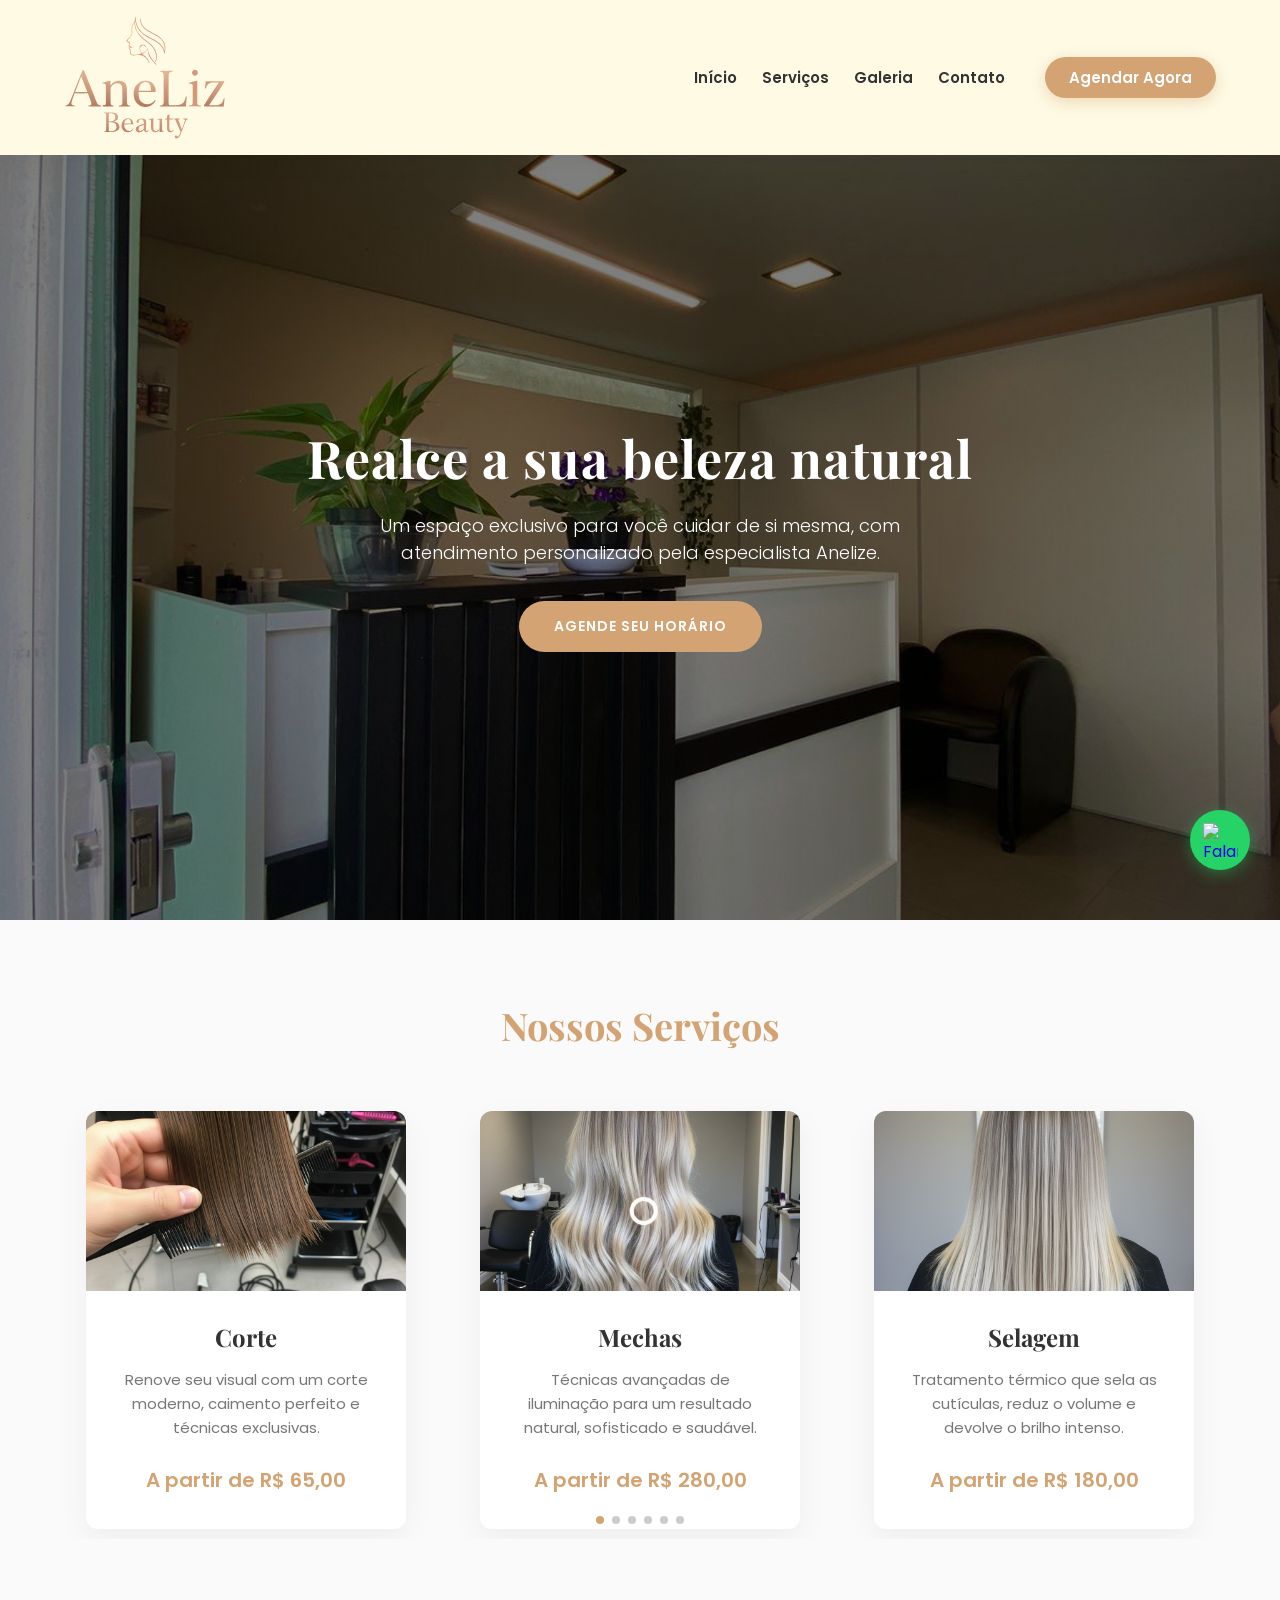
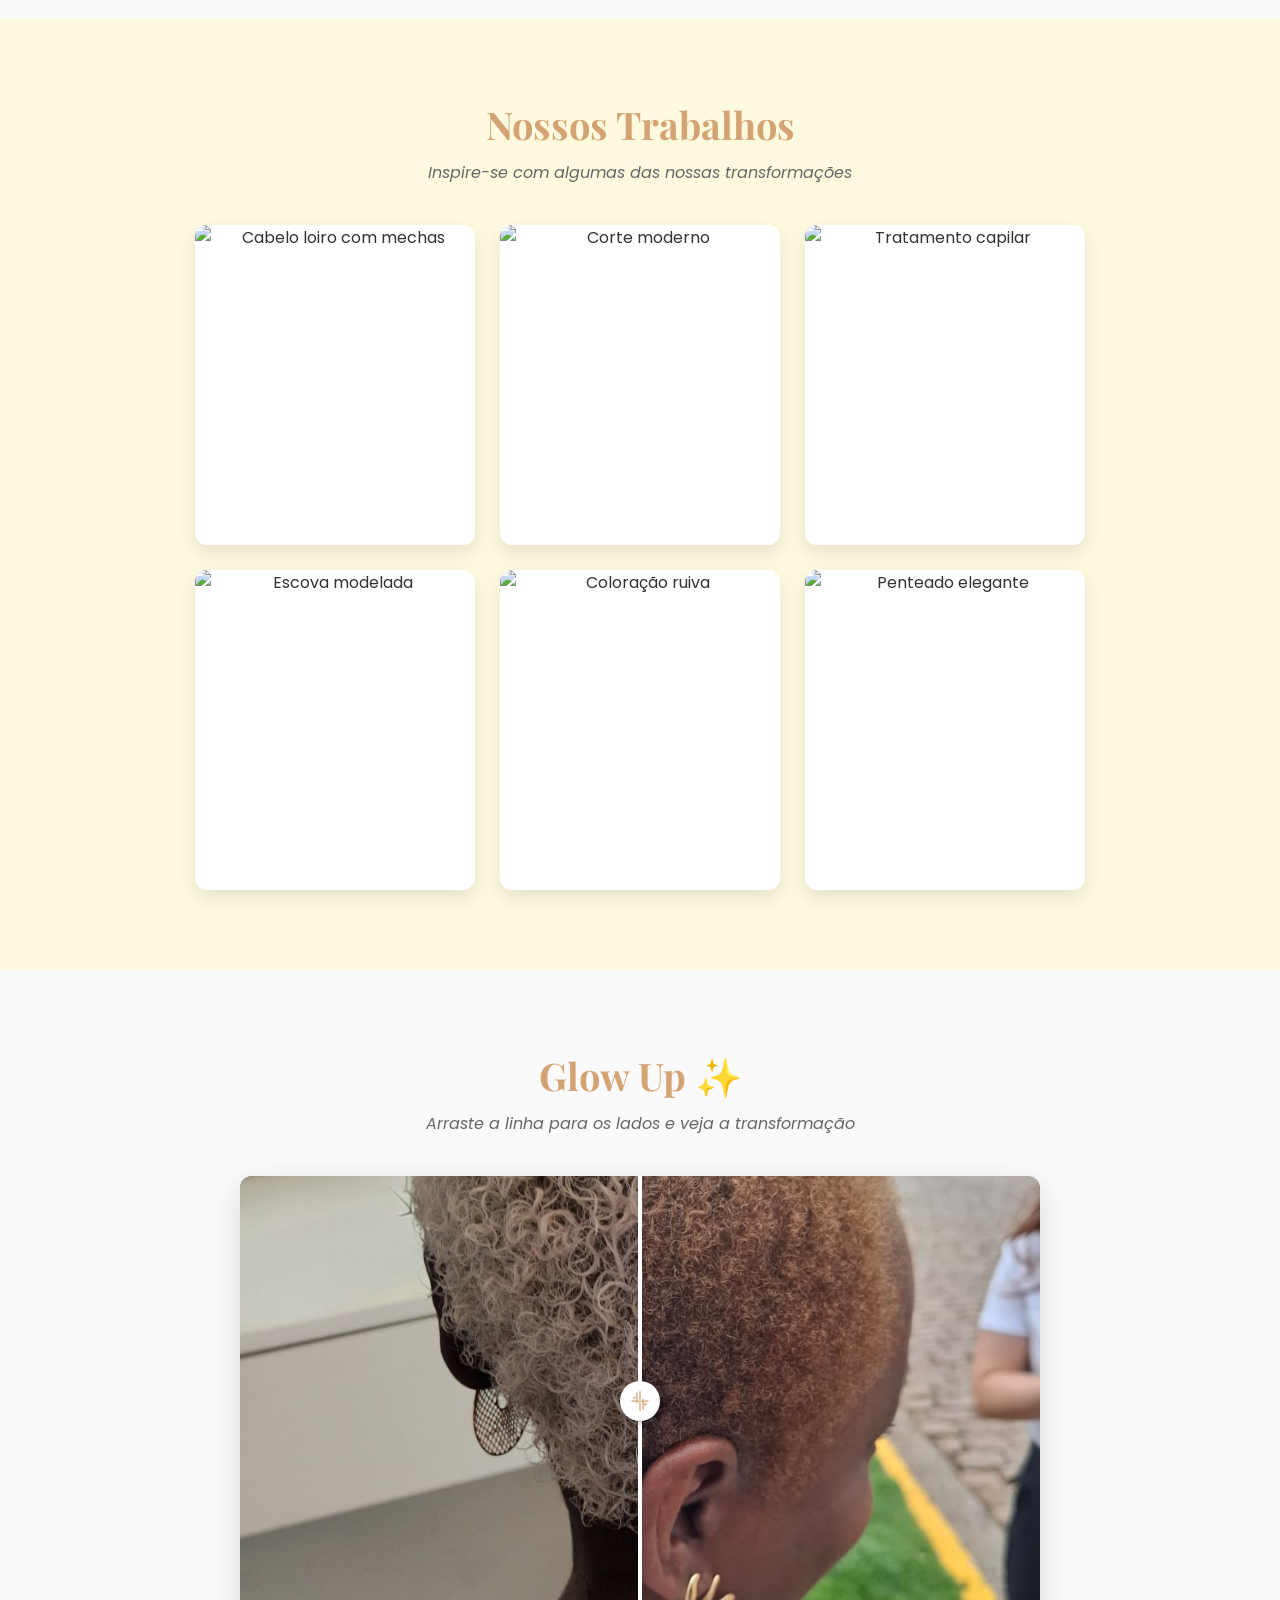
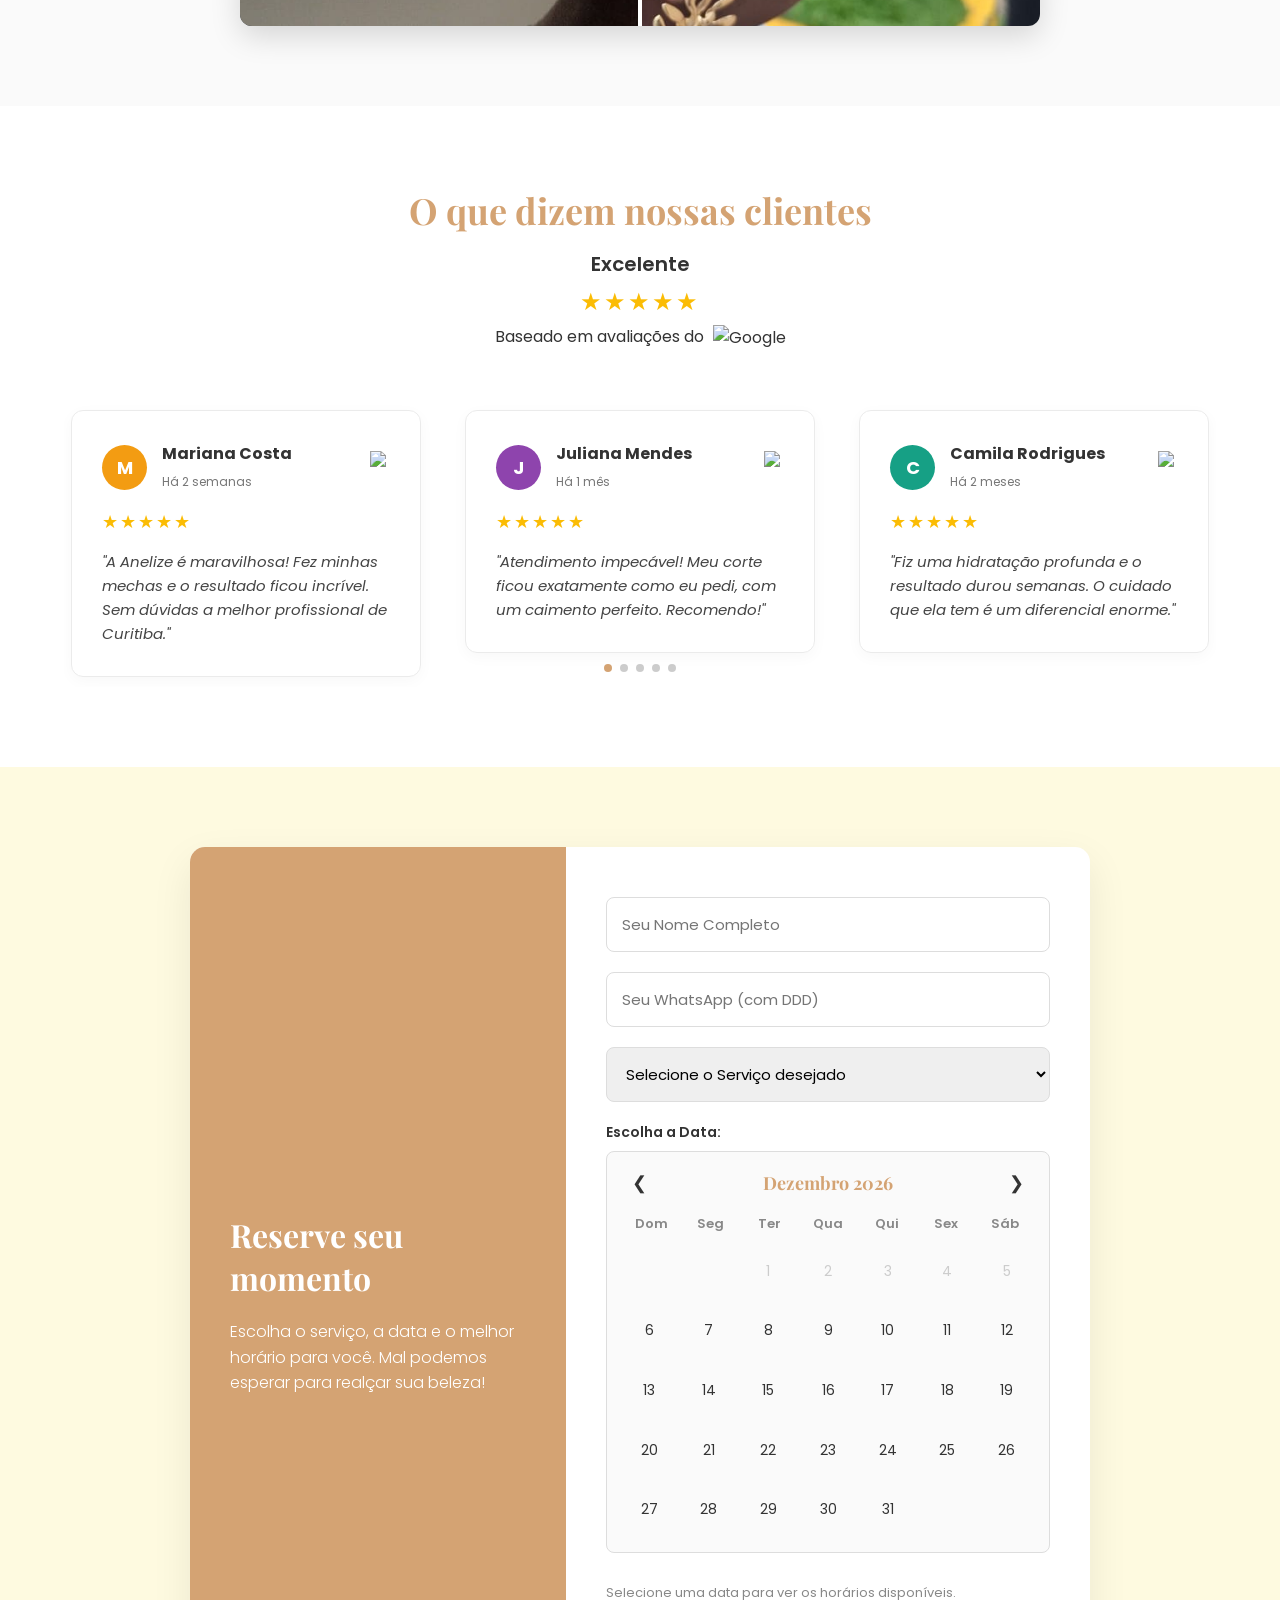
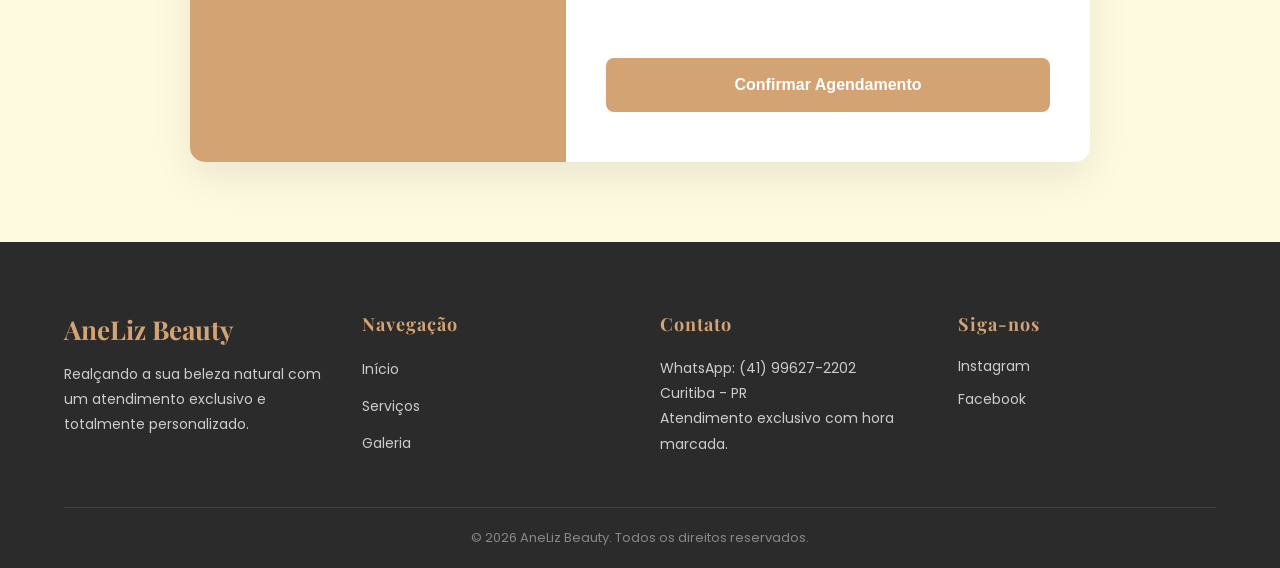
==== commit 71c5dc2b: "V5" ====
--- a/frontend/index.html
+++ b/frontend/index.html
@@ -47,7 +47,7 @@
                 
                 <div class="swiper-slide">
                     <div class="card">
-                        <img src="https://images.unsplash.com/photo-1599305090598-fe179d501227?ixlib=rb-4.0.3&auto=format&fit=crop&w=500&q=80" alt="Corte de cabelo" class="card-img-top">
+                        <img src="imagens/corte.png" alt="Corte de cabelo" class="card-img-top">
                         <div class="card-content">
                             <h3>Corte</h3>
                             <p>Renove seu visual com um corte moderno, caimento perfeito e técnicas exclusivas.</p>
@@ -58,7 +58,7 @@
                 
                 <div class="swiper-slide">
                     <div class="card">
-                        <img src="https://images.unsplash.com/photo-1617897903246-719242758050?ixlib=rb-4.0.3&auto=format&fit=crop&w=500&q=80" alt="Mechas" class="card-img-top">
+                        <img src="imagens/mechas.png" alt="Mechas" class="card-img-top">
                         <div class="card-content">
                             <h3>Mechas</h3>
                             <p>Técnicas avançadas de iluminação para um resultado natural, sofisticado e saudável.</p>
@@ -69,7 +69,7 @@
                 
                 <div class="swiper-slide">
                     <div class="card">
-                        <img src="https://images.unsplash.com/photo-1519699047748-de8e457a634e?ixlib=rb-4.0.3&auto=format&fit=crop&w=500&q=80" alt="Selagem" class="card-img-top">
+                        <img src="imagens/selagem.png" alt="Selagem" class="card-img-top">
                         <div class="card-content">
                             <h3>Selagem</h3>
                             <p>Tratamento térmico que sela as cutículas, reduz o volume e devolve o brilho intenso.</p>
@@ -80,7 +80,7 @@
 
                 <div class="swiper-slide">
                     <div class="card">
-                        <img src="https://images.unsplash.com/photo-1580618672591-eb180b1a973f?ixlib=rb-4.0.3&auto=format&fit=crop&w=500&q=80" alt="Progressiva" class="card-img-top">
+                        <img src="imagens/progressiva.png" alt="Progressiva" class="card-img-top">
                         <div class="card-content">
                             <h3>Progressiva</h3>
                             <p>Fios perfeitamente lisos, alinhados e sem frizz com produtos de altíssima qualidade.</p>
@@ -91,7 +91,7 @@
 
                 <div class="swiper-slide">
                     <div class="card">
-                        <img src="https://images.unsplash.com/photo-1562322140-8baeececf3df?ixlib=rb-4.0.3&auto=format&fit=crop&w=500&q=80" alt="Escova" class="card-img-top">
+                        <img src="imagens/escova.png" alt="Escova" class="card-img-top">
                         <div class="card-content">
                             <h3>Escova</h3>
                             <p>Finalização impecável, seja lisa ou modelada, para o seu dia a dia ou eventos especiais.</p>
@@ -102,7 +102,7 @@
 
                  <div class="swiper-slide">
                     <div class="card">
-                        <img src="https://images.unsplash.com/photo-1522337660859-02fbefca4702?ixlib=rb-4.0.3&auto=format&fit=crop&w=500&q=80" alt="Tintura" class="card-img-top">
+                        <img src="imagens/tintura.png" alt="Tintura" class="card-img-top">
                         <div class="card-content">
                             <h3>Tintura</h3>
                             <p>Cores vibrantes, cobertura perfeita dos fios brancos e proteção da fibra capilar.</p>
--- a/frontend/style.css
+++ b/frontend/style.css
@@ -69,7 +69,7 @@
 .hero {
     height: 85vh;
     /* Imagem de placeholder temporária */
-    background: linear-gradient(rgba(0, 0, 0, 0.5), rgba(0, 0, 0, 0.5)), url('https://images.unsplash.com/photo-1560066984-138dadb4c035?ixlib=rb-4.0.3&auto=format&fit=crop&w=1920&q=80') center/cover;
+    background: linear-gradient(rgba(0, 0, 0, 0.5), rgba(0, 0, 0, 0.5)), url('imagens/hero.jpeg') center/cover;
     display: flex;
     align-items: center;
     justify-content: center;
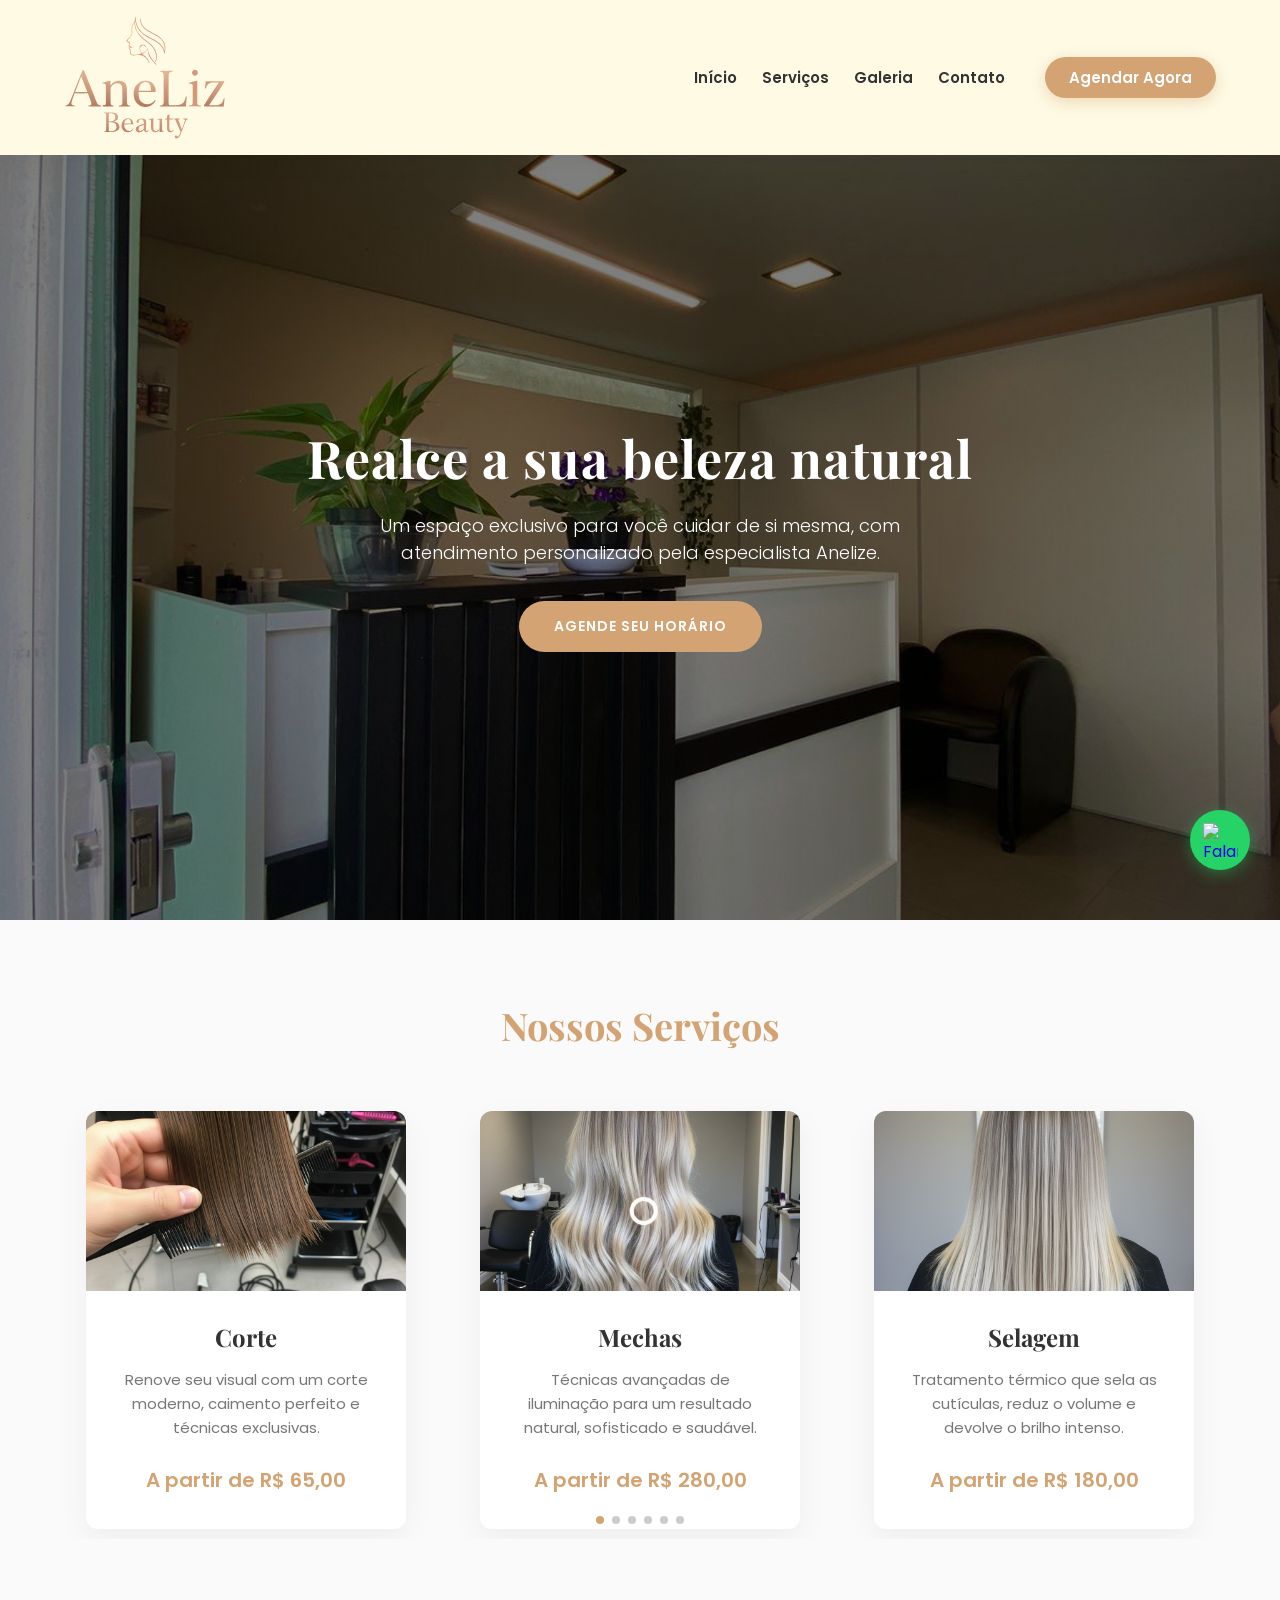
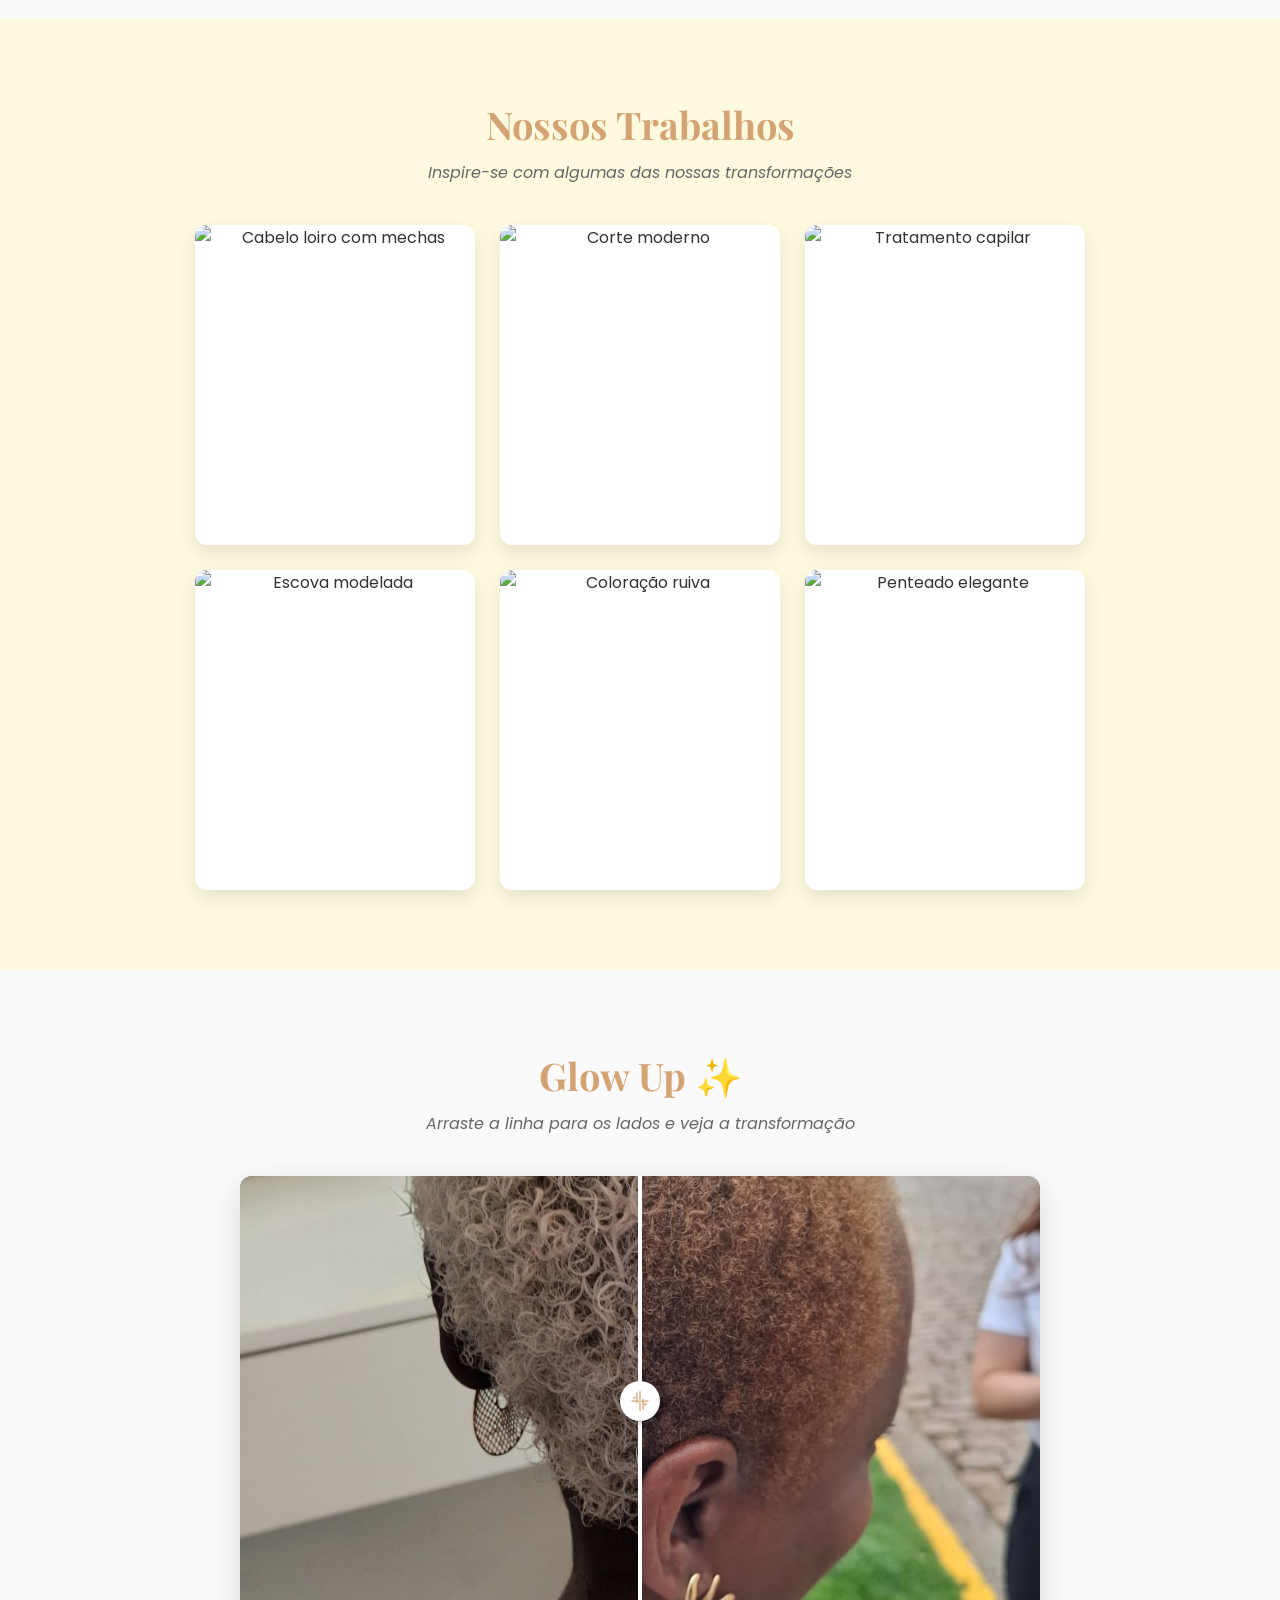
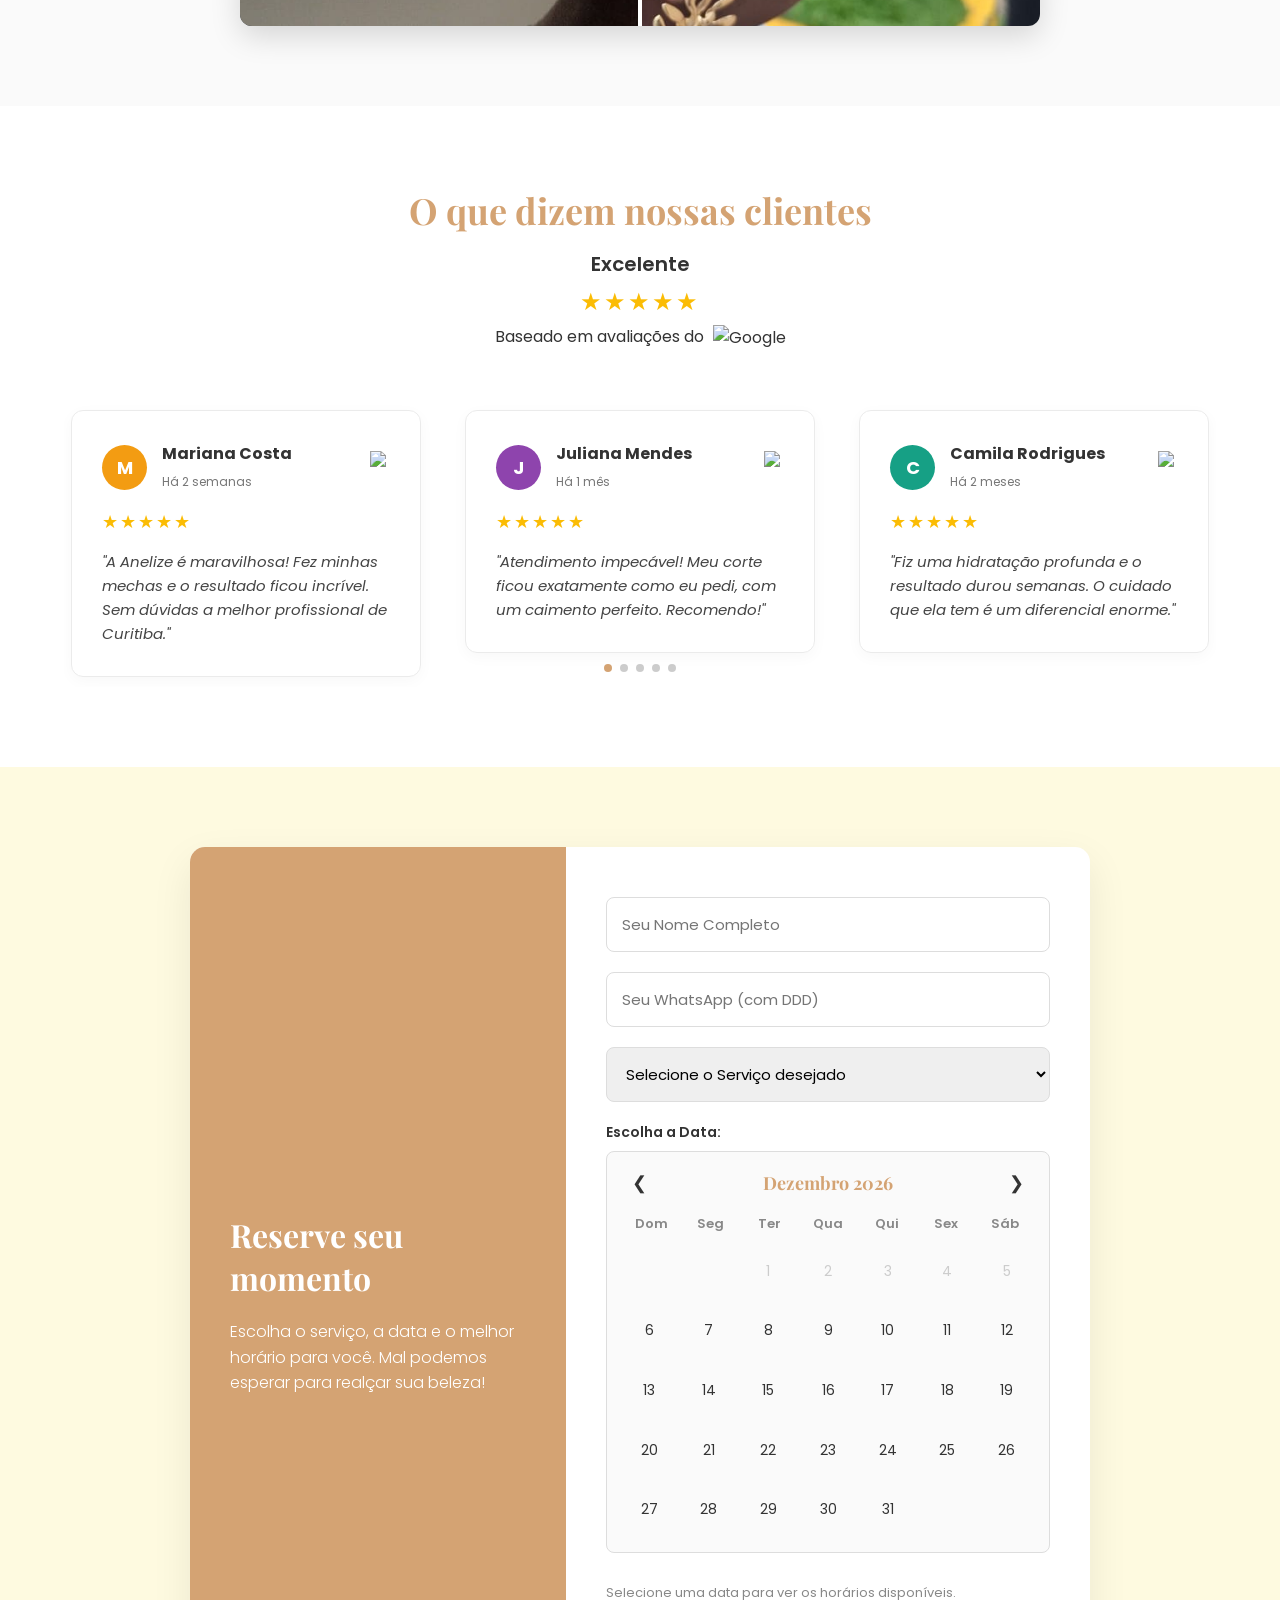
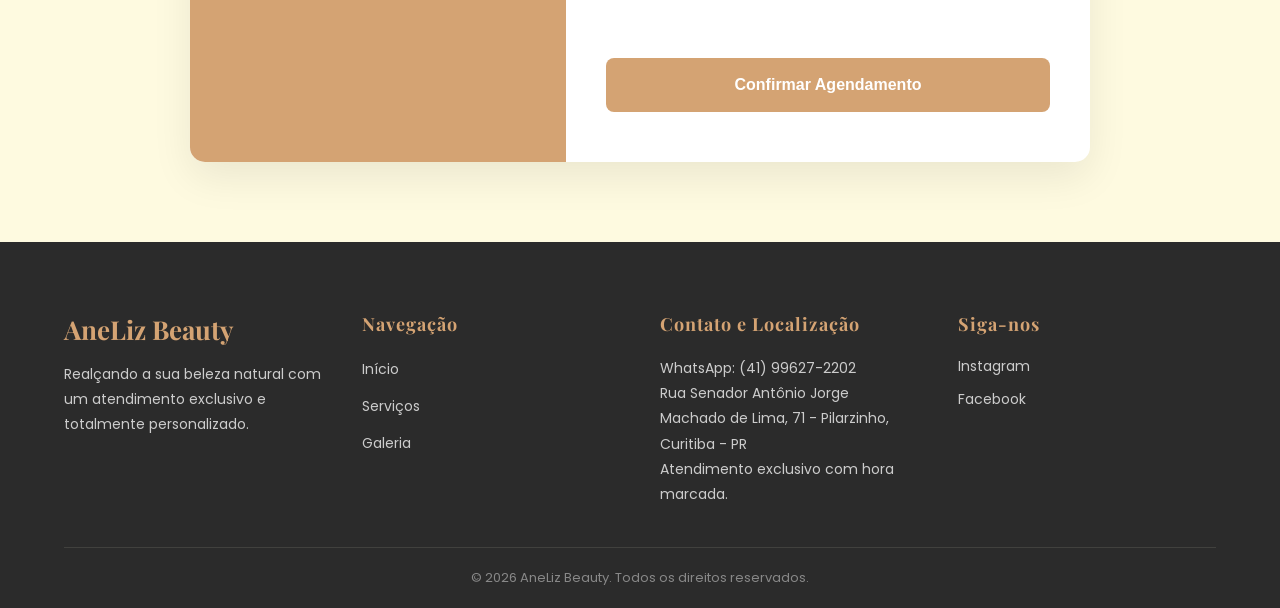
==== commit f379fdcb: "V6" ====
--- a/frontend/index.html
+++ b/frontend/index.html
@@ -319,9 +319,9 @@
             </div>
             
             <div class="footer-col">
-                <h4>Contato</h4>
+                <h4>Contato e Localização</h4>
                 <p>WhatsApp: (41) 99627-2202</p>
-                <p>Curitiba - PR</p>
+                <p>Rua Senador Antônio Jorge Machado de Lima, 71 - Pilarzinho, Curitiba - PR</p>
                 <p>Atendimento exclusivo com hora marcada.</p>
             </div>
             
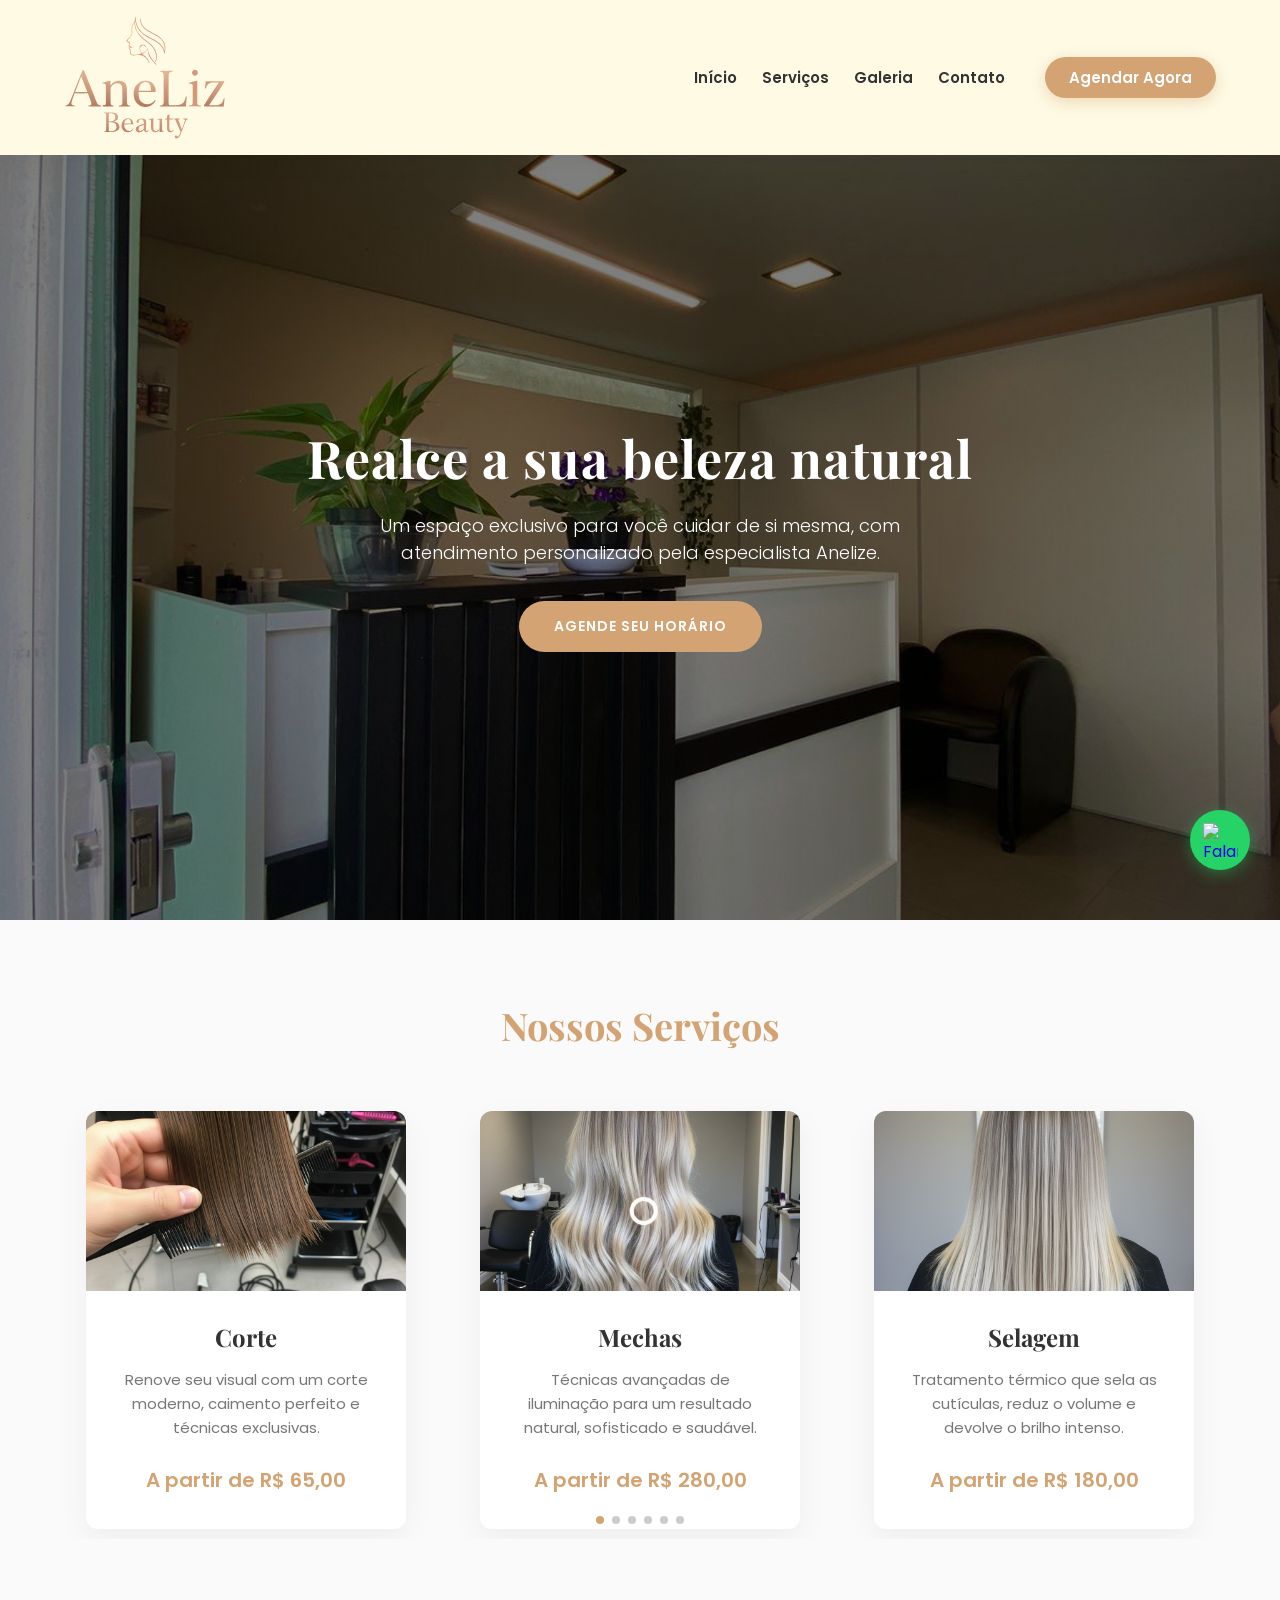
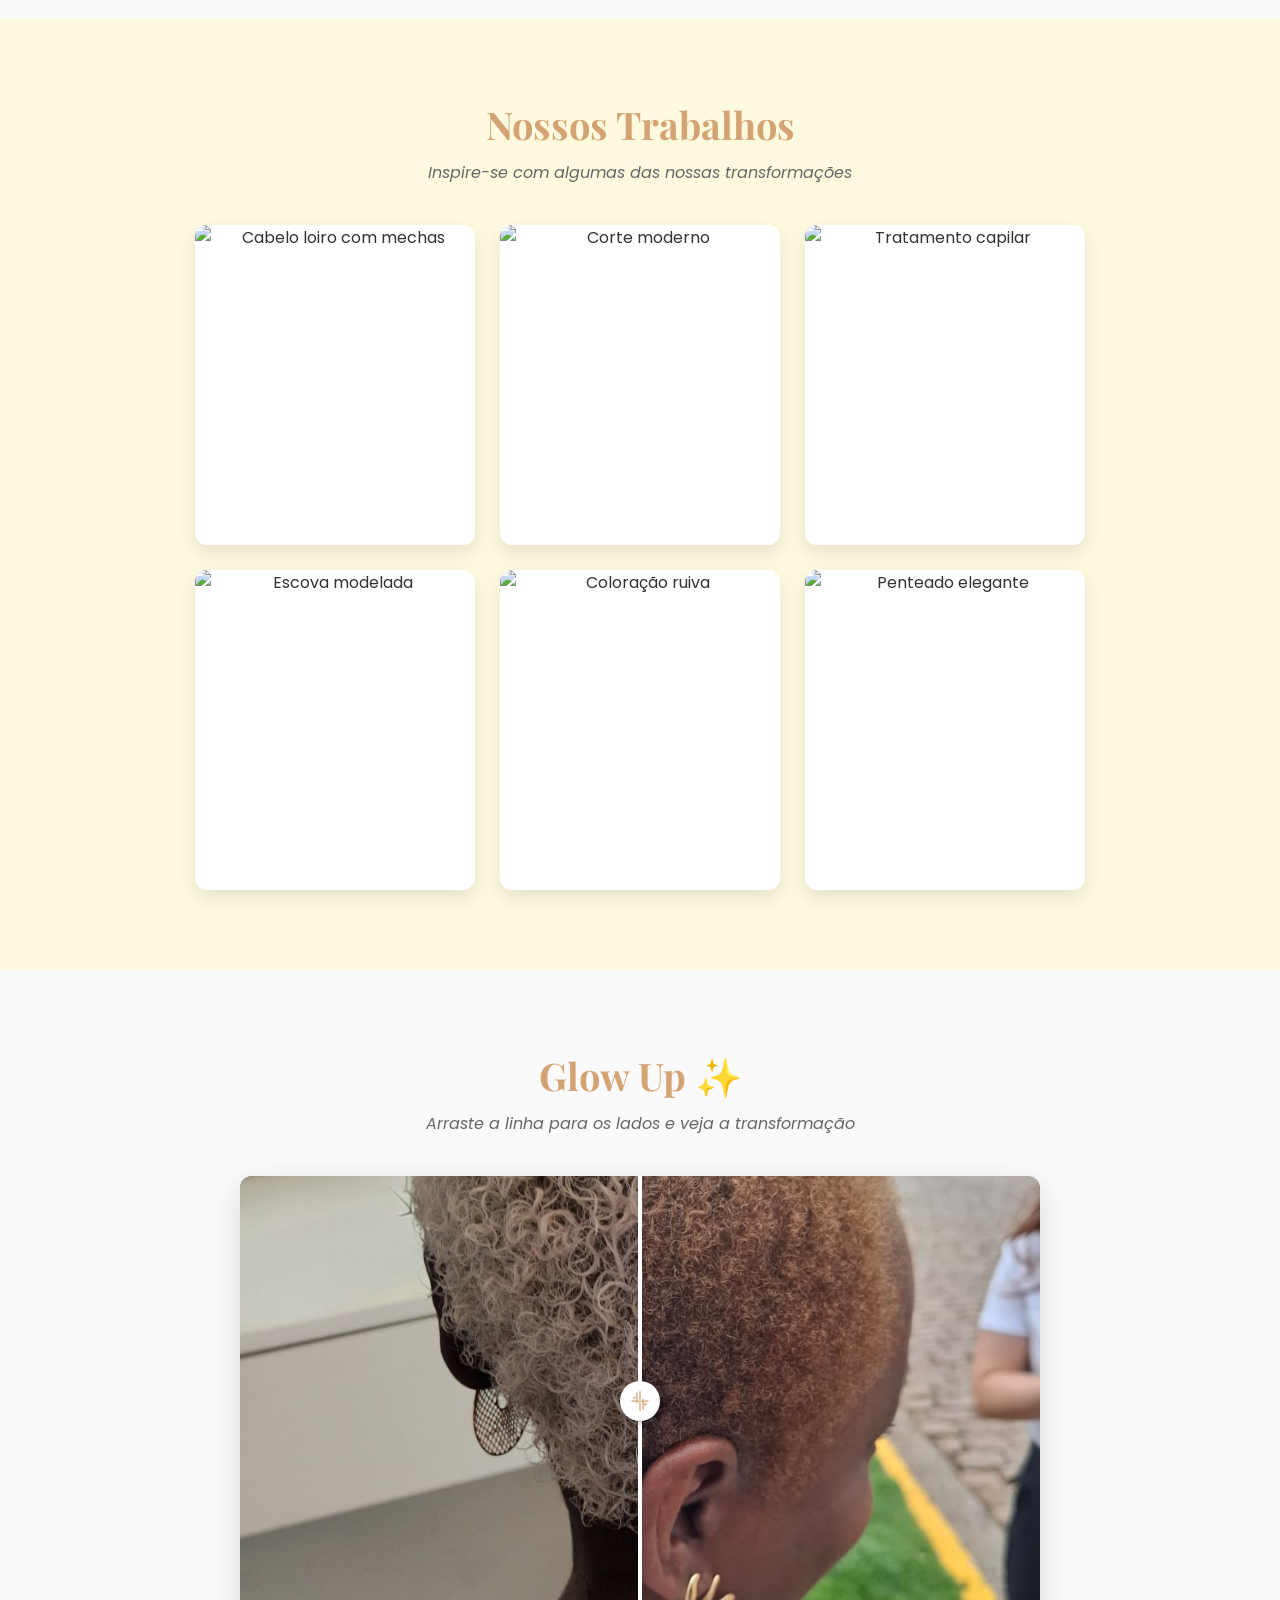
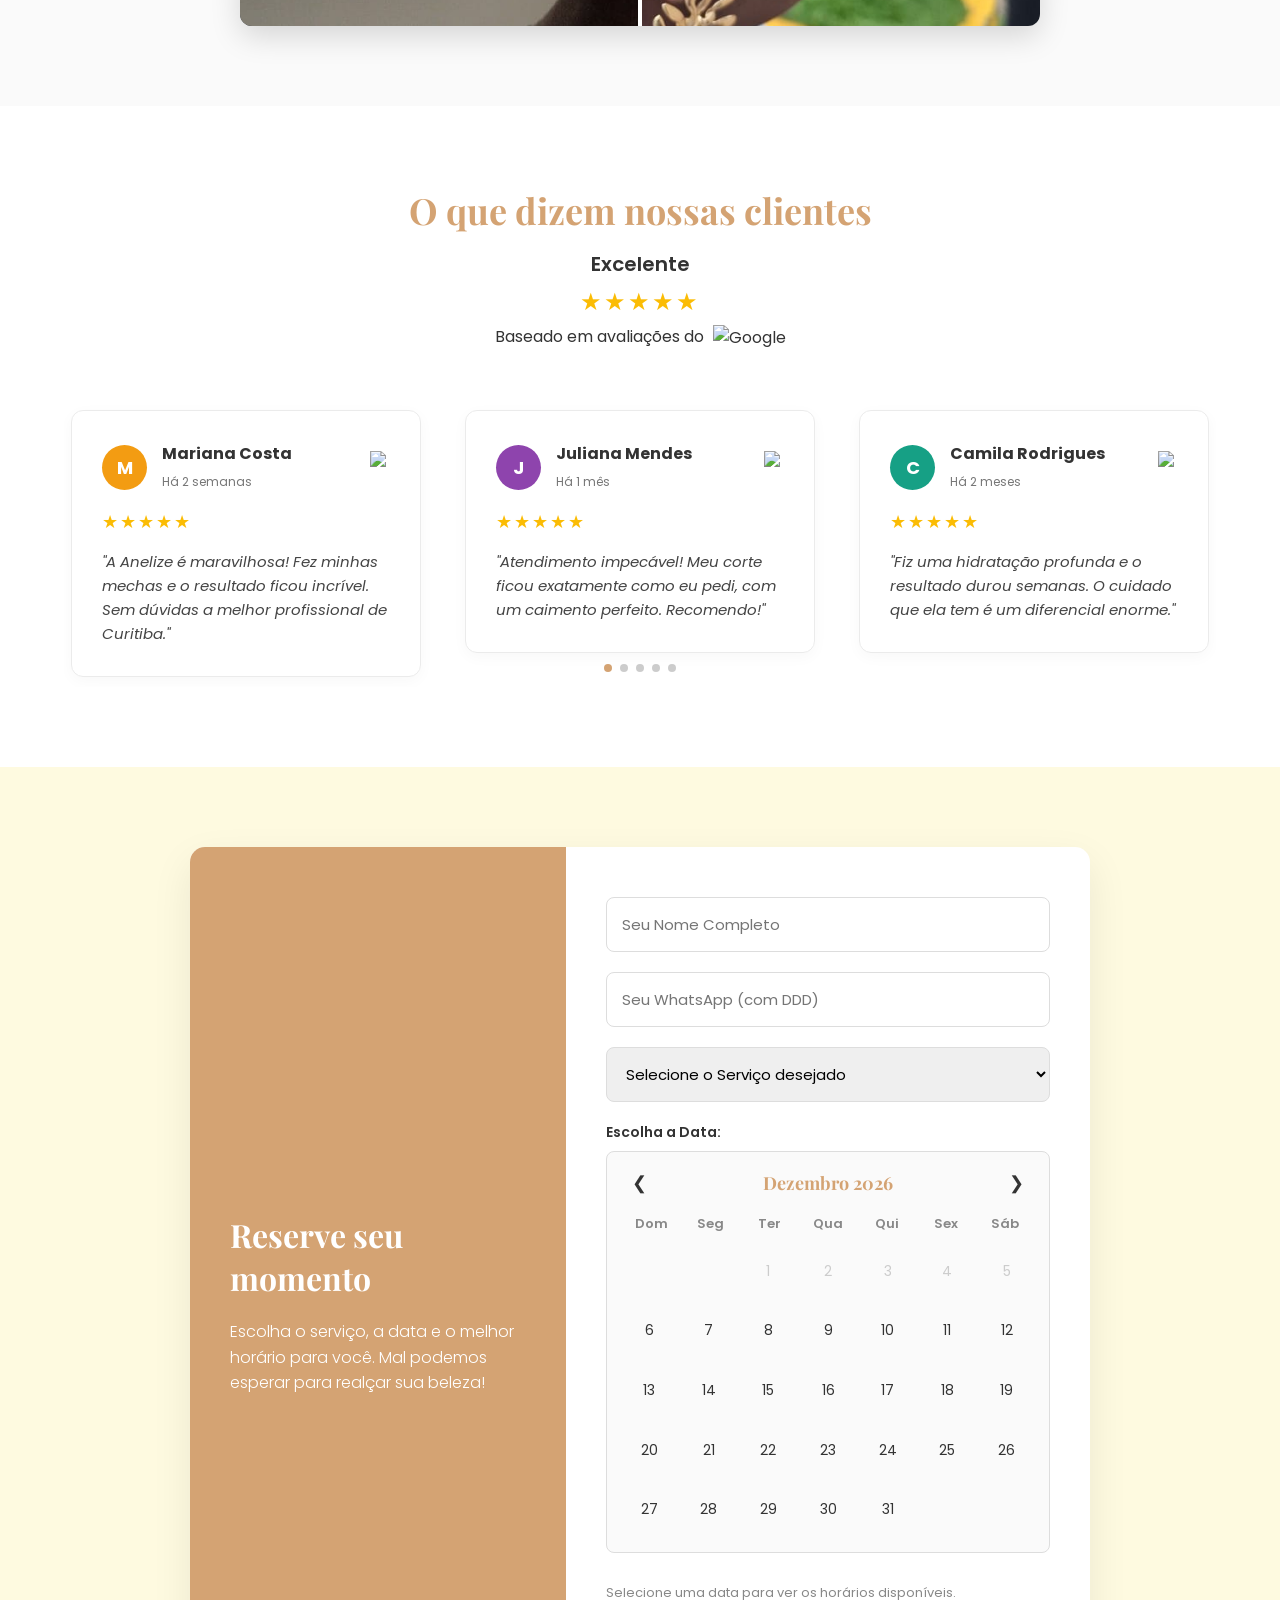
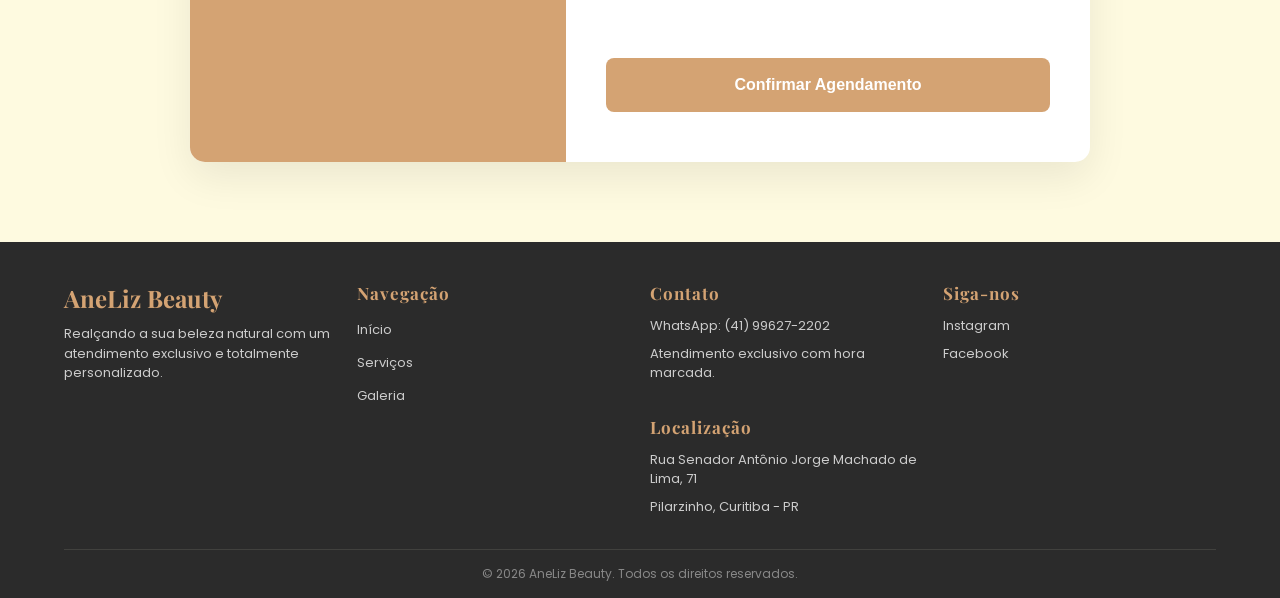
==== commit 5791dda0: "V7" ====
--- a/frontend/index.html
+++ b/frontend/index.html
@@ -319,10 +319,13 @@
             </div>
             
             <div class="footer-col">
-                <h4>Contato e Localização</h4>
+                <h4>Contato</h4>
                 <p>WhatsApp: (41) 99627-2202</p>
-                <p>Rua Senador Antônio Jorge Machado de Lima, 71 - Pilarzinho, Curitiba - PR</p>
                 <p>Atendimento exclusivo com hora marcada.</p>
+                <br>
+                <h4>Localização</h4>
+                <p>Rua Senador Antônio Jorge Machado de Lima, 71</p>
+                <p>Pilarzinho, Curitiba - PR</p>
             </div>
             
             <div class="footer-col">
--- a/frontend/style.css
+++ b/frontend/style.css
@@ -335,47 +335,48 @@
 
 /* --- Estilos do Rodapé (Footer) --- */
 .footer {
-    background-color: #2b2b2b; /* Fundo cinza escuro elegante */
-    color: var(--bg-color); /* Usa a cor creme clara para o texto */
-    padding: 70px 5% 20px;
+    background-color: #2b2b2b; 
+    color: var(--bg-color); 
+    padding: 40px 5% 15px; /* Reduzido de 70px para 40px no topo */
     font-family: var(--font-text);
 }
 
 .footer-container {
     display: flex;
-    flex-wrap: wrap; /* Permite que as colunas desçam no celular */
+    flex-wrap: wrap; 
     justify-content: space-between;
-    gap: 40px;
+    gap: 20px; /* Reduzido de 40px para 20px */
     max-width: 1200px;
     margin: 0 auto;
-    border-bottom: 1px solid rgba(254, 250, 224, 0.1); /* Linha divisória sutil */
-    padding-bottom: 40px;
+    border-bottom: 1px solid rgba(254, 250, 224, 0.1); 
+    padding-bottom: 25px; /* Reduzido de 40px para 25px */
 }
 
 .footer-col {
     flex: 1;
-    min-width: 220px; /* Garante que as colunas não fiquem espremidas */
+    min-width: 220px; 
 }
 
 .footer-logo {
     font-family: var(--font-title);
-    color: var(--primary-color); /* Rose Gold */
-    font-size: 26px;
-    margin-bottom: 15px;
+    color: var(--primary-color); 
+    font-size: 24px; /* Levemente menor */
+    margin-bottom: 10px;
 }
 
 .footer-col h4 {
     font-family: var(--font-title);
     color: var(--primary-color);
-    font-size: 18px;
-    margin-bottom: 20px;
+    font-size: 17px;
+    margin-bottom: 12px; /* Reduzido de 20px para 12px */
     letter-spacing: 1px;
 }
 
 .footer-col p {
-    font-size: 14px;
-    line-height: 1.8;
-    color: #cccccc; /* Cinza claro para não cansar a leitura */
+    font-size: 13px; /* Reduzido de 14px para 13px */
+    line-height: 1.5; /* Reduzido de 1.8 para 1.5 para juntar as linhas */
+    color: #cccccc; 
+    margin-bottom: 8px; /* Espaço entre os parágrafos */
 }
 
 .footer-col ul {
@@ -383,17 +384,16 @@
 }
 
 .footer-col ul li {
-    margin-bottom: 12px;
+    margin-bottom: 8px; /* Reduzido de 12px para 8px */
 }
 
 .footer-col ul li a {
     text-decoration: none;
     color: #cccccc;
-    font-size: 14px;
+    font-size: 13px;
     transition: color 0.3s ease, padding-left 0.3s ease;
 }
 
-/* Efeito bacana: o link vai um pouquinho para a direita ao passar o mouse */
 .footer-col ul li a:hover {
     color: var(--primary-color);
     padding-left: 5px; 
@@ -402,13 +402,13 @@
 .social-links {
     display: flex;
     flex-direction: column;
-    gap: 12px;
+    gap: 8px; /* Reduzido de 12px para 8px */
 }
 
 .social-links a {
     text-decoration: none;
     color: #cccccc;
-    font-size: 14px;
+    font-size: 13px;
     transition: color 0.3s ease;
 }
 
@@ -418,8 +418,8 @@
 
 .footer-bottom {
     text-align: center;
-    padding-top: 20px;
-    font-size: 13px;
+    padding-top: 15px; /* Reduzido de 20px para 15px */
+    font-size: 12px; /* Menorzinho */
     color: #888888;
 }
 
